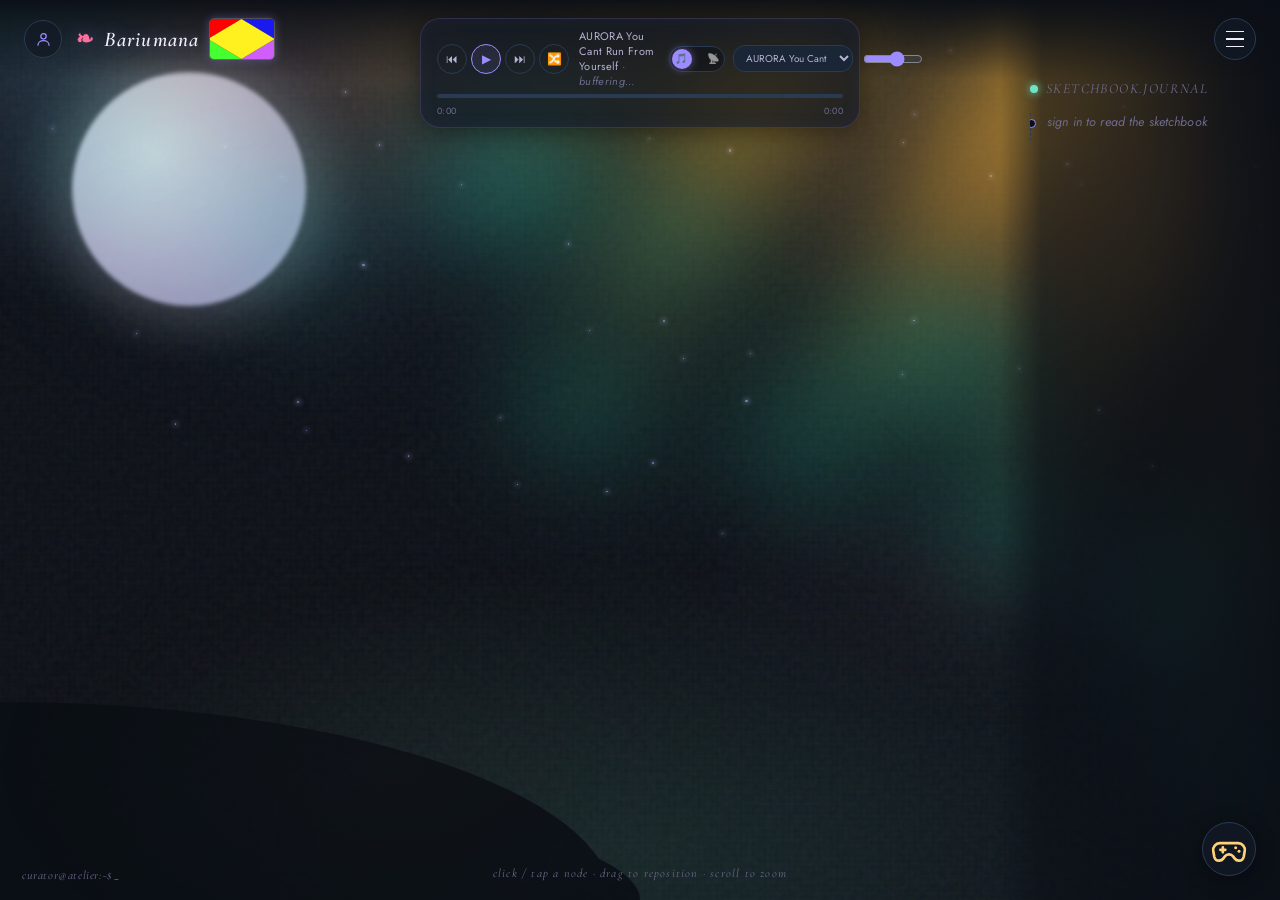
==== index.html @ a550bcd1 "0.0.27" ====
<!DOCTYPE html>
<html lang="en">
<head>
<meta charset="UTF-8">
<meta name="viewport" content="width=device-width, initial-scale=1.0">
<title>:: Jenny Barium's personal website. from Bariumana!!</title>
<meta name="description" content="An artistic portfolio and creative diary, adrift in a bioluminescent constellation.">
<link rel="icon" type="image/svg+xml" href="flag.svg">
<link rel="preconnect" href="https://fonts.googleapis.com">
<link rel="preconnect" href="https://fonts.gstatic.com" crossorigin>
<link href="https://fonts.googleapis.com/css2?family=Cormorant+Garamond:ital,wght@0,400;0,500;0,600;1,400;1,500&family=Jost:ital,wght@0,300;0,400;0,500;1,300;1,400&display=swap" rel="stylesheet" media="print" onload="this.media='all'">
<noscript><link href="https://fonts.googleapis.com/css2?family=Cormorant+Garamond:ital,wght@0,400;0,500;0,600;1,400;1,500&family=Jost:ital,wght@0,300;0,400;0,500;1,300;1,400&display=swap" rel="stylesheet"></noscript>
<link rel="stylesheet" href="style.css">
<script src="https://telegram.org/js/telegram-web-app.js" defer></script>
</head>
<body>

<!-- aurora borealis background scene: stars, hill silhouette, moon, drifting lights -->
<div class="scene" id="auroraScene" aria-hidden="true"></div>

<!-- top bar -->
<header class="topbar">
  <button id="accountToggle" class="account-topbar-btn" aria-label="Account & encrypted messages" aria-haspopup="dialog">
    <svg class="account-fab-icon" aria-hidden="true" viewBox="0 0 24 24" fill="none" xmlns="http://www.w3.org/2000/svg">
      <circle cx="12" cy="8" r="3.4" stroke="currentColor" stroke-width="1.6"/>
      <path d="M5 19.2c0-3.4 3.1-5.7 7-5.7s7 2.3 7 5.7" stroke="currentColor" stroke-width="1.6" stroke-linecap="round"/>
    </svg>
    <span id="accountDot" class="account-dot" hidden></span>
  </button>

  <div class="brand">
    <span class="brand-glyph">❧</span>
    <span class="brand-text">Bariumana</span>
    <img src="flag.svg" alt="Flag" class="brand-flag" width="66" height="42">
  </div>

  <div class="player" id="player" aria-label="Audio player">
    <div class="player-row">
      <div class="player-controls">
        <button id="prevBtn" class="player-btn" aria-label="Previous track">⏮</button>
        <button id="playBtn" class="player-btn" aria-label="Play">▶</button>
        <button id="nextBtn" class="player-btn" aria-label="Next track">⏭</button>
        <button id="shuffleBtn" class="player-btn" aria-label="Toggle shuffle">🔀</button>
      </div>
      <div class="player-title" id="trackTitle">loading…</div>
      <div class="player-extras">
        <button id="modeToggle" class="player-mode-switch" aria-label="Switch source type" role="switch" aria-checked="false">
          <span class="mode-icon mode-icon--music" aria-hidden="true">🎵</span>
          <span class="mode-knob"></span>
          <span class="mode-icon mode-icon--radio" aria-hidden="true">📡</span>
        </button>
        <select id="sourceSelect" class="player-source" aria-label="Audio source"></select>
        <button id="sourcePickerBtn" class="player-source-mobile-btn" aria-label="Choose track or station" aria-haspopup="listbox" aria-expanded="false">☰</button>
        <input id="volume" class="player-volume" type="range" min="0" max="1" step="0.01" value="0.6" aria-label="Volume">
      </div>
    </div>
    <div id="sourcePickerPopup" class="source-picker-popup" hidden role="listbox" aria-label="Choose track or station"></div>
    <div id="sourcePickerScrim" class="source-picker-scrim" hidden></div>
    <div class="player-bar" id="progressBar">
      <div class="player-bar-buffered" id="trackBuffered"></div>
      <div class="player-bar-fill" id="trackProgress"></div>
    </div>
    <div class="player-times">
      <span id="timeCurrent">0:00</span>
      <span id="timeDuration">0:00</span>
    </div>
    <audio id="audio" preload="auto"></audio>
  </div>

  <button id="menuToggle" class="menu-toggle" aria-label="Open navigation" aria-expanded="false" aria-controls="navPanel">
    <span></span><span></span><span></span>
  </button>
</header>

<!-- hidden slide-out nav -->
<nav id="navPanel" class="nav-panel" aria-hidden="true">
  <div class="nav-panel-head">
    <span>// index</span>
  </div>
  <ul id="navList" class="nav-list"></ul>
  <div class="nav-panel-foot">topics.json · live</div>
</nav>
<div id="navScrim" class="nav-scrim"></div>

<!-- graph + content -->
<main>
  <section id="graphSection" class="graph-section" aria-label="Topic network graph">
    <svg id="graph" role="img" aria-label="Interactive constellation of topics. Click a node to open it."></svg>
    <div class="graph-hint">click / tap a node · drag to reposition · scroll to zoom</div>
  </section>

  <!-- Full‑page topic container – hidden by default, shown when a hash is present -->
  <div id="fullTopicContainer" style="display:none; padding: 80px 24px 40px; max-width: 820px; margin: 0 auto; min-height: 80vh;">
    <!-- Content injected by JavaScript -->
  </div>

  <!-- content panel (modal) -->
  <section id="contentPanel" class="content-panel" aria-hidden="true">
    <div class="content-panel-inner">
      <button id="closePanel" class="close-btn" aria-label="Close">✕</button>
      <div class="content-eyebrow" id="contentCategory">category</div>
      <h1 id="contentTitle">title</h1>
      <div id="contentBody" class="content-body"></div>
    </div>
  </section>
  <div id="contentScrim" class="content-scrim"></div>
</main>

<!-- diary / journal log stream -->
<aside id="journalLog" class="journal-log" aria-label="Journal log">
  <div class="journal-log-head">
    <span class="journal-dot"></span> sketchbook.journal
  </div>
  <ul id="journalList" class="journal-list"></ul>
</aside>



<div class="oracle-wrap">
  <button id="oracleToggle" class="oracle-trigger" aria-haspopup="dialog" aria-expanded="false" aria-controls="oraclePanel">
    <span>curator@atelier:~$</span><span class="oracle-caret" aria-hidden="true">_</span>
  </button>
  <div class="oracle-hint" id="oracleHint" role="tooltip">try: help · ls · whoami …</div>
</div>

<section id="oraclePanel" class="oracle-panel" aria-hidden="true" role="dialog" aria-label="Hidden terminal">
  <div class="oracle-head">
    <span class="oracle-head-title">curator@atelier — oracle</span>
    <button id="oracleClose" class="oracle-close" aria-label="Close terminal">✕</button>
  </div>
  <div class="oracle-output" id="oracleOutput" aria-live="polite"></div>
  <div class="oracle-inputline">
    <span class="oracle-prompt">curator@atelier:~$</span>
    <input id="oracleInput" class="oracle-input" type="text" autocomplete="off" autocapitalize="off" spellcheck="false" aria-label="Terminal command input">
  </div>
</section>

<!-- account panel: login / register -->
<section id="accountPanel" class="content-panel account-panel" aria-hidden="true" role="dialog" aria-label="Account">
  <div class="content-panel-inner account-panel-inner">
    <button id="closeAccount" class="close-btn" aria-label="Close">✕</button>

    <div id="loggedOutView" class="account-view">
      <div class="account-view-head">
        <div class="content-eyebrow">// visitor access</div>
        <h2>Sign in</h2>
        <p class="game-desc">Log in to message other signed-in visitors, end-to-end encrypted — this site's server never has the keys to read them.</p>
      </div>

      <form id="loginForm" class="account-form">
        <div class="account-field">
          <label class="account-label" for="loginUsername">Username</label>
          <input id="loginUsername" class="account-input" type="text" autocomplete="username" required>
        </div>
        <div class="account-field">
          <label class="account-label" for="loginPassword">Password</label>
          <input id="loginPassword" class="account-input" type="password" autocomplete="current-password" required>
        </div>
        <button type="submit" class="game-btn account-btn-block">
          <span class="btn-label">Log in</span>
          <span class="btn-spinner" hidden></span>
        </button>
      </form>

      <p class="account-switch">No account yet? <button id="showRegister" class="account-link">Register</button></p>

      <form id="registerForm" class="account-form" hidden>
        <div class="account-field">
          <label class="account-label" for="registerUsername">Choose a username</label>
          <input id="registerUsername" class="account-input" type="text" autocomplete="username" pattern="[a-z0-9_]{3,24}" required placeholder="lowercase, digits, underscore">
        </div>
        <div class="account-field">
          <label class="account-label" for="registerPassword">Choose a password</label>
          <input id="registerPassword" class="account-input" type="password" autocomplete="new-password" minlength="8" required placeholder="8+ characters">
        </div>
        <button type="submit" class="game-btn account-btn-block">
          <span class="btn-label">Create account</span>
          <span class="btn-spinner" hidden></span>
        </button>
      </form>
      <p class="account-switch" id="showLoginWrap" hidden>Already registered? <button id="showLogin" class="account-link">Log in</button></p>

      <p id="accountError" class="account-alert" hidden></p>
    </div>

    <div id="loggedInView" class="account-view" hidden>
      <div class="account-view-head account-view-head--row">
        <div>
          <div class="content-eyebrow">// signed in as <span id="whoami"></span></div>
          <h2>Messages</h2>
        </div>
        <button id="logoutBtn" class="account-link account-logout">Log out</button>
      </div>

      <div class="chat-compose">
        <div class="account-field">
          <label class="account-label" for="chatTo">To</label>
          <div class="chat-to-wrap">
            <input id="chatTo" class="account-input" type="text" placeholder="their username" autocomplete="off" list="knownUsersList">
            <span id="chatToStatus" class="chat-to-status" aria-live="polite"></span>
          </div>
          <datalist id="knownUsersList"></datalist>
        </div>
        <div class="account-field">
          <label class="account-label" for="chatText">Message</label>
          <textarea id="chatText" class="account-input chat-textarea" rows="3" placeholder="Encrypted before it leaves your browser…"></textarea>
        </div>
        <button id="chatSendBtn" class="game-btn account-btn-block">
          <span class="btn-label">Send, encrypted</span>
          <span class="btn-spinner" hidden></span>
        </button>
        <p id="chatError" class="account-alert" hidden></p>
      </div>

      <div class="chat-log-wrap">
        <div class="content-eyebrow chat-log-head">
          <span>// inbox</span>
          <span id="chatLogEmpty" class="chat-log-empty-tag" hidden>nothing yet</span>
        </div>
        <ul id="chatLog" class="chat-log"></ul>
      </div>
    </div>
  </div>
</section>
<div id="accountScrim" class="content-scrim"></div>

<!-- constellation draw: game launcher -->
<button id="gameToggle" class="game-fab" aria-label="Play the constellation game" aria-haspopup="dialog">
  <svg class="game-fab-icon" aria-hidden="true" viewBox="0 0 24 24" fill="none" xmlns="http://www.w3.org/2000/svg">
    <path d="M6.5 8.5h11a4 4 0 0 1 3.94 4.66l-.6 3.5A3 3 0 0 1 17.88 19a3 3 0 0 1-2.4-1.2l-1.02-1.36a3 3 0 0 0-2.4-1.2h-.12a3 3 0 0 0-2.4 1.2L8.52 17.8A3 3 0 0 1 6.12 19a3 3 0 0 1-2.96-2.34l-.6-3.5A4 4 0 0 1 6.5 8.5Z" stroke="currentColor" stroke-width="1.6" stroke-linejoin="round"/>
    <path d="M8.3 11v3M6.8 12.5h3" stroke="currentColor" stroke-width="1.6" stroke-linecap="round"/>
    <circle cx="16" cy="11.3" r="0.9" fill="currentColor"/>
    <circle cx="18" cy="13.3" r="0.9" fill="currentColor"/>
  </svg>
</button>

<!-- game modal: start / game-over screens -->
<section id="gameModal" class="content-panel game-modal" aria-hidden="true" role="dialog" aria-label="Constellation Draw">
  <div class="content-panel-inner">
    <button id="closeGame" class="close-btn" aria-label="Close game">✕</button>

    <div id="gameStartScreen" class="game-screen">
      <div class="content-eyebrow">// constellation draw</div>
      <h2>Trace the Pattern</h2>
      <p class="game-desc">The constellation will light up in sequence. Redraw it by dragging a line from node to node, in order, on the graph behind this window — each segment you draw takes on its own color. Each round adds one more star and quickens the pace — one wrong node under your cursor, or a hesitation, ends the round.</p>
      <div class="game-highscore">Best score: <span id="gameHighScore">0</span></div>
      <button id="startGameBtn" class="game-btn">Begin</button>
      <p id="gameWarning" class="game-warning hint" hidden>Not enough visible topics to play yet — at least 4 are needed.</p>
    </div>

    <div id="gameOverScreen" class="game-screen" hidden>
      <div class="content-eyebrow">// pattern lost</div>
      <h2>The Thread Broke</h2>
      <p class="game-desc">You reached level <strong id="finalLevel">1</strong> with a score of <strong id="finalScore">0</strong>.</p>
      <div class="game-highscore" id="gameNewBest" hidden>✦ New personal best! ✦</div>
      <button id="retryGameBtn" class="game-btn">Play again</button>
    </div>
  </div>
</section>
<div id="gameScrim" class="content-scrim"></div>

<!-- game HUD, shown over the graph while a round is active -->
<div id="gameHud" class="game-hud" hidden aria-live="polite">
  <div class="game-hud-row">
    <span class="game-hud-item">Level <b id="gameLevel">1</b></span>
    <span class="game-hud-item">Score <b id="gameScore">0</b></span>
  </div>
  <div class="game-hud-status" id="gameStatus">Watch closely…</div>
</div>

<script src="auth-chat.js" defer></script>
<script src="account-ui.js" defer></script>
<script src="script.js" defer></script>
</body>
</html>
---- style.css ----
/* =========================================================
BARIUMANA — dreamscape index
Tokens — glacial / bioluminescent / volcanic-night palette
bg-0    #0b0f16   deep glacial night (near-black indigo)
bg-1    #121a26   frozen basalt panel
bg-2    #1a2536   raised surface / lagoon
line    #2a3a52   faint ice-vein line
iris    #9d8cff   primary accent — violet iris / bioluminescence
coral   #ff8fb1   secondary accent — volcanic coral bloom
kelp    #6fe3c4   tertiary accent — kelp / arctic teal
amber   #ffd27a   category: science — geyser amber
bloom   #ff6f9c   category: creative — deep coral bloom
ink-0   #f2eefc   moon-milk (primary text)
ink-1   #b7b3d6   dusk lilac (secondary text)
ink-2   #6f6c8c   drifting fog (muted text)
font display: 'Cormorant Garamond', Georgia, serif — soft, elongated, painterly
font body:    'Jost', 'Nunito Sans', sans-serif — airy, rounded, whispering
========================================================= */
:root {
  --bg-0: #0b0f16;
  --bg-1: #121a26;
  --bg-2: #1a2536;
  --line: #2a3a52;
  --ochre: #9d8cff;
  --rose: #ff8fb1;
  --sage: #6fe3c4;
  --gold: #ffd27a;
  --terra: #ff6f9c;
  --ink-0: #f2eefc;
  --ink-1: #b7b3d6;
  --ink-2: #6f6b8f;
  --disp: 'Cormorant Garamond', 'Playfair Display', Georgia, serif;
  --body: 'Jost', 'Nunito Sans', -apple-system, sans-serif;
}

* { box-sizing: border-box; }
html { color-scheme: dark; }
body {
  margin: 0;
  min-height: 100vh;
  background: var(--bg-0);
  color: var(--ink-0);
  font-family: var(--body);
  overflow-x: hidden;
  position: relative;
  background-image:
    radial-gradient(ellipse 60% 45% at 15% 8%, rgba(157,140,255,0.16), transparent 60%),
    radial-gradient(ellipse 55% 40% at 88% 18%, rgba(255,143,177,0.12), transparent 60%),
    radial-gradient(ellipse 70% 50% at 50% 95%, rgba(111,227,196,0.10), transparent 65%),
    url("data:image/svg+xml,%3Csvg viewBox='0 0 200 200' xmlns='http://www.w3.org/2000/svg'%3E%3Cfilter id='noiseFilter'%3E%3CfeTurbulence type='fractalNoise' baseFrequency='0.65' numOctaves='3' stitchTiles='stitch'/%3E%3C/filter%3E%3Crect width='100%25' height='100%25' filter='url(%23noiseFilter)' opacity='0.05'/%3E%3C/svg%3E");
  background-attachment: fixed;
  animation: aurora-drift 40s ease-in-out infinite alternate;
}

/* Dreamy textile texture — layered behind all content, like light
   passing through woven, embroidered cloth. Kept as separate fixed
   pseudo-elements so it never interferes with layout or interaction. */
body::before {
  content: "";
  position: fixed;
  inset: 0;
  z-index: 0;
  pointer-events: none;
  opacity: 0.5;
  mix-blend-mode: soft-light;
  background-image:
    /* woven linen threads */
    repeating-linear-gradient(90deg, rgba(242,238,252,0.05) 0px, rgba(242,238,252,0.05) 1px, transparent 1px, transparent 5px),
    repeating-linear-gradient(0deg, rgba(242,238,252,0.04) 0px, rgba(242,238,252,0.04) 1px, transparent 1px, transparent 5px),
    /* embroidered thread-like organic curves */
    url("data:image/svg+xml,%3Csvg xmlns='http://www.w3.org/2000/svg' viewBox='0 0 400 400'%3E%3Cg fill='none' stroke='%239d8cff' stroke-width='0.6' opacity='0.35'%3E%3Cpath d='M-20 60 Q100 10 220 70 T460 50'/%3E%3Cpath d='M-30 180 Q90 130 210 190 T450 170'/%3E%3Cpath d='M-10 300 Q130 250 250 310 T470 290'/%3E%3C/g%3E%3Cg fill='none' stroke='%23ff8fb1' stroke-width='0.5' opacity='0.3'%3E%3Cpath d='M-20 120 Q110 260 230 130 T440 220'/%3E%3Cpath d='M0 340 Q140 220 260 350 T480 260'/%3E%3C/g%3E%3C/svg%3E");
  background-size: 6px 6px, 6px 6px, 480px 480px;
  background-position: 0 0, 0 0, center;
}

/* soft painterly veils — like dye bleeding through fabric */
body::after {
  content: "";
  position: fixed;
  inset: 0;
  z-index: 0;
  pointer-events: none;
  opacity: 0.55;
  background-image:
    radial-gradient(ellipse 40% 30% at 25% 30%, rgba(157,140,255,0.07), transparent 70%),
    radial-gradient(ellipse 35% 25% at 75% 65%, rgba(255,111,156,0.06), transparent 70%),
    radial-gradient(ellipse 45% 35% at 60% 15%, rgba(111,227,196,0.05), transparent 70%),
    radial-gradient(ellipse 50% 40% at 30% 85%, rgba(255,210,122,0.04), transparent 70%);
  background-attachment: fixed;
  animation: veil-drift 70s ease-in-out infinite alternate;
}

@keyframes aurora-drift {
  0%   { background-position: 0% 0%, 100% 0%, 50% 100%, 0 0; }
  100% { background-position: 4% 3%, 96% 4%, 54% 96%, 0 0; }
}

@keyframes veil-drift {
  0%   { transform: translate(0%, 0%) scale(1); }
  100% { transform: translate(-2%, 2%) scale(1.04); }
}

/* ---------------------------------------------------------
Aurora Borealis Scene — stars, hill silhouette, moon, drifting
northern lights. Fixed full-viewport, sits behind all content.
--------------------------------------------------------- */
.scene {
  position: fixed;
  inset: 0;
  z-index: 0;
  overflow: hidden;
  pointer-events: none;
}

.scene .star {
  --hue: 250;
  border-radius: 50%;
  background: hsl(var(--hue), 90%, 85%);
  box-shadow: 0 0 5px 1px hsl(var(--hue), 100%, 85%);
  height: calc(var(--size, 2) * 1px);
  width: calc(var(--size, 2) * 1px);
  position: absolute;
  left: calc(var(--x, 0) * 1%);
  top: calc(var(--y, 0) * 1%);
  opacity: 0.6;
  animation: aurora-flicker calc(var(--duration, 2) * 1s) calc(var(--delay, 4) * 1s) infinite steps(1);
}

.scene .hill {
  background: var(--bg-0);
  position: absolute;
  bottom: 0;
  left: 0;
  height: 22vmin;
  width: 68vmin;
  border-radius: 0 100% 0 0;
  opacity: 0.9;
}
.scene .hill::after {
  content: "";
  position: absolute;
  height: 13vmin;
  width: 50vmax;
  background: var(--bg-0);
  left: 0;
  bottom: 0;
  border-radius: 0 100% 0 0;
}

.scene .moon {
  height: 26vmin;
  width: 26vmin;
  position: absolute;
  left: 8vmin;
  top: 8vmin;
  background: radial-gradient(circle at 35% 35%, #f2eefc, #b7b3d6 70%);
  border-radius: 50%;
  box-shadow: 0 0 60px 12px rgba(242,238,252,0.28);
  filter: blur(2px);
  opacity: 0.85;
}

.scene .lights {
  width: 200vmax;
  height: 100vmax;
  position: absolute;
  left: 50%;
  top: 0;
  transform: translate(-20%, -55%) rotate(30deg);
  display: flex;
  filter: blur(60px);
}

.scene .light {
  flex: 1;
  --color-one: hsla(var(--hue-1), 100%, 60%, var(--alpha-1));
  --color-two: hsla(var(--hue-2), 100%, 60%, var(--alpha-2));
  --color-three: hsla(var(--hue-3), 100%, 60%, var(--alpha-3));
  --up: calc(var(--y, 10) * 2vmax);
  --left: calc(var(--x, 2) * 2vmax);
  background-image: linear-gradient(0deg,
    transparent,
    var(--color-one) 10%,
    transparent,
    var(--color-two) 40%,
    transparent,
    var(--color-three) 60%);
  background-size: 100% 40vmax;
  background-position: center bottom;
  background-repeat: no-repeat;
  transform: translate(var(--left), var(--up)) scale(1);
  animation: aurora-shift calc(var(--duration, 8) * 1s) calc(var(--delay, 0) * -1s) infinite ease;
}

@keyframes aurora-shift {
  50% { transform: translate(0, 0) scale(1); }
}

@keyframes aurora-flicker {
  0%, 50%, 100% { transform: scale(1); }
  25% { transform: scale(0); }
}

/* ---------------------------------------------------------
Meteors — colorful, random-angle streaks that occasionally
cross the scene. Each one gets its own hue, angle, length,
speed and starting position via inline custom properties set
in JS (see spawnMeteor in script.js). */
.scene .meteor {
  position: absolute;
  top: calc(var(--my, 0) * 1%);
  left: calc(var(--mx, 0) * 1%);
  width: calc(var(--mlen, 140) * 1px);
  height: 2px;
  border-radius: 999px;
  background: linear-gradient(90deg,
    hsla(var(--mhue, 250), 95%, 75%, 0) 0%,
    hsla(var(--mhue, 250), 95%, 75%, 0.85) 55%,
    hsl(var(--mhue, 250), 100%, 88%) 100%);
  box-shadow: 0 0 6px 1px hsla(var(--mhue, 250), 100%, 75%, 0.55);
  transform: rotate(calc(var(--mangle, 35) * 1deg)) scaleX(0);
  transform-origin: right center;
  opacity: 0;
  animation: meteor-streak calc(var(--mduration, 1.4) * 1s) linear 1;
  will-change: transform, opacity;
}

.scene .meteor::after {
  content: "";
  position: absolute;
  right: 0;
  top: 50%;
  width: 4px;
  height: 4px;
  transform: translateY(-50%);
  border-radius: 50%;
  background: hsl(var(--mhue, 250), 100%, 90%);
  box-shadow: 0 0 8px 2px hsla(var(--mhue, 250), 100%, 80%, 0.9);
}

@keyframes meteor-streak {
  0%   { opacity: 0; transform: rotate(calc(var(--mangle, 35) * 1deg)) scaleX(0) translateX(0); }
  6%   { opacity: 1; }
  40%  { opacity: 1; transform: rotate(calc(var(--mangle, 35) * 1deg)) scaleX(1) translateX(calc(var(--mtravel, 60) * 1px)); }
  60%  { opacity: 0; transform: rotate(calc(var(--mangle, 35) * 1deg)) scaleX(1) translateX(calc((var(--mtravel, 60) + 50) * 1px)); }
  100% { opacity: 0; transform: rotate(calc(var(--mangle, 35) * 1deg)) scaleX(1) translateX(calc((var(--mtravel, 60) + 50) * 1px)); }
}

@media (prefers-reduced-motion: reduce) {
  .scene .meteor { display: none; }
}

@media (max-width: 768px) {
  .scene .moon { height: 20vmin; width: 20vmin; }
  .scene .lights { filter: blur(40px); }
  .scene .meteor { width: calc(var(--mlen, 140) * 0.7px); }
}

/* keep real content above the texture layers */
.topbar, .nav-panel, .nav-scrim, main, .journal-log,
.oracle-wrap, .oracle-panel, .game-fab, .game-modal,
.content-scrim, .game-hud { position: relative; z-index: 1; }

::selection { background: var(--rose); color: var(--bg-0); }
a { color: var(--ochre); text-decoration: none; border-bottom: 1px dotted var(--ochre); transition: color 0.2s; }
a:hover { color: var(--gold); border-bottom: 1px solid var(--gold); }
button { font-family: inherit; cursor: pointer; }
:focus-visible {
  outline: 2px solid var(--ochre);
  outline-offset: 2px;
}

@media (prefers-reduced-motion: reduce){
  *, *::before, *::after {
    animation-duration: 0.01ms !important;
    animation-iteration-count: 1 !important;
    transition-duration: 0.01ms !important;
    scroll-behavior: auto !important;
  }
}

/* Remove tech scanlines and vignette */
.scanlines, .vignette { display: none; }

/* Elegant Topbar */
.topbar {
  position: fixed; top: 0; left: 0; right: 0; z-index: 200;
  display: flex; align-items: center;
  padding: 18px 24px;
  background: linear-gradient(to bottom, rgba(11,15,22,0.95), rgba(11,15,22,0));
  pointer-events: none;
}
.topbar > * { pointer-events: auto; }

/* brand fixed on the left, player truly centered in the viewport
   (absolute + translate so it's independent of brand/menu widths),
   menu toggle pinned to the right */
.brand { flex: 0 0 auto; }
.account-topbar-btn { flex: 0 0 auto; }
.player {
  position: absolute;
  left: 50%;
  top: 18px;
  transform: translateX(-50%);
}
.menu-toggle { flex: 0 0 auto; margin-left: auto; }

.menu-toggle {
  width: 42px; height: 42px;
  display: flex; flex-direction: column; align-items: center; justify-content: center; gap: 6px;
  background: rgba(18,26,38,0.75);
  border: 1px solid var(--line);
  border-radius: 50%; /* Circular, like a wax seal or button */
  transition: all 0.3s ease;
}
.menu-toggle:hover { background: var(--bg-2); border-color: var(--ochre); }
.menu-toggle span {
  width: 18px; height: 1.5px; background: var(--ink-0);
  transition: transform .3s ease, opacity .3s ease;
}
.menu-toggle[aria-expanded="true"] span:nth-child(1){ transform:translateY(7.5px) rotate(45deg); }
.menu-toggle[aria-expanded="true"] span:nth-child(2){ opacity:0; }
.menu-toggle[aria-expanded="true"] span:nth-child(3){ transform:translateY(-7.5px) rotate(-45deg); }

.brand {
  display: flex; align-items: center; gap: 9px;
  font-family: var(--disp); font-weight: 600;
  letter-spacing: .06em; font-size: 21px;
  color: var(--ink-0);
  margin-right: auto;
  font-style: italic;
  text-shadow: 0 0 18px rgba(157,140,255,0.35);
}
.brand-glyph {
  color: var(--terra); font-style: normal;
  animation: glyph-breathe 5s ease-in-out infinite;
}
@keyframes glyph-breathe {
  0%, 100% { opacity: .75; filter: drop-shadow(0 0 3px rgba(255,111,156,0.3)); }
  50% { opacity: 1; filter: drop-shadow(0 0 9px rgba(255,111,156,0.65)); }
}
.brand-cursor { display: none; }
.brand-flag {
  width: 66px; height: 42px;
  object-fit: cover;
  border: 1px solid rgba(242,238,252,0.25);
  border-radius: 5px;
  flex-shrink: 0;
  box-shadow: 0 0 10px rgba(157,140,255,0.35);
}

/* Account/login icon — sits in the topbar, left of the brand mark on
   desktop. Kept as a topbar sibling (not nested inside .brand) so it
   stays visible even when .brand itself is hidden on small screens. */
.account-topbar-btn {
  position: relative;
  width: 38px;
  height: 38px;
  border-radius: 50%;
  background: rgba(18,26,38,0.78);
  border: 1px solid var(--line);
  color: var(--ochre);
  display: flex;
  align-items: center;
  justify-content: center;
  margin-right: 14px;
  backdrop-filter: blur(8px);
  transition: transform .25s ease, border-color .25s ease, background .25s ease;
}
.account-topbar-btn:hover {
  border-color: var(--ochre);
  background: var(--bg-2);
  transform: translateY(-1px) scale(1.05);
}
.account-topbar-btn .account-fab-icon { width: 19px; height: 19px; }
.account-topbar-btn .account-dot {
  position: absolute;
  top: 4px; right: 4px;
  width: 9px; height: 9px;
  border-radius: 50%;
  background: var(--terra, #ff6f6f);
  box-shadow: 0 0 6px 1px rgba(255,111,111,0.7);
}

/* Audio Player - Museum Guide / Hi-Fi aesthetic */
/* -------------------- player -------------------- */
.player {
  display: flex;
  flex-direction: column;
  gap: 6px;
  background: rgba(18, 26, 38, 0.72);
  border: 1px solid rgba(157,140,255,0.18);
  border-radius: 20px;
  padding: 10px 16px;
  backdrop-filter: blur(14px) saturate(140%);
  max-width: min(65vw, 440px);
  box-shadow: 0 4px 26px rgba(0, 0, 0, 0.45), inset 0 0 20px rgba(157,140,255,0.05);
}

.player-row {
  display: flex;
  align-items: center;
  gap: 10px;
}

.player-controls {
  display: flex;
  align-items: center;
  gap: 4px;
  flex-shrink: 0;
}

.player-btn {
  width: 30px;
  height: 30px;
  flex: none;
  border-radius: 50%;
  border: 1px solid var(--line);
  background: transparent;
  color: var(--ink-1);
  font-size: 12px;
  display: flex;
  align-items: center;
  justify-content: center;
  transition: all 0.2s;
  padding: 0;
}

.player-btn:hover {
  background: rgba(157, 140, 255, 0.12);
  border-color: var(--ochre);
  color: var(--ochre);
}

.player-btn:disabled {
  opacity: 0.3;
  cursor: not-allowed;
}

#playBtn {
  border-color: var(--ochre);
  color: var(--ochre);
  background: rgba(157, 140, 255, 0.10);
}
#playBtn:hover { background: rgba(157, 140, 255, 0.20); }

#shuffleBtn.is-active {
  color: var(--terra);
  border-color: var(--terra);
}

.player-title {
  min-width: 80px;
  flex: 1 1 0%;
  font-size: 11px;
  letter-spacing: 0.03em;
  color: var(--ink-1);
  white-space: normal;
  overflow-wrap: normal;
  word-break: normal;
  font-family: var(--body);
  line-height: 1.35;
}

.player-title.is-buffering::after {
  content: " · buffering…";
  color: var(--ink-2);
  font-style: italic;
}

.player-bar {
  height: 4px;
  background: var(--line);
  border-radius: 2px;
  overflow: hidden;
  cursor: pointer;
  position: relative;
  width: 100%;
}

.player-bar-buffered {
  height: 100%;
  width: 0%;
  background: rgba(242, 238, 252, 0.15);
  position: absolute;
  left: 0;
  top: 0;
  pointer-events: none;
  z-index: 1;
}

.player-bar-fill {
  height: 100%;
  width: 0%;
  background: var(--ochre);
  box-shadow: 0 0 4px var(--ochre);
  pointer-events: none;
  position: absolute;
  left: 0;
  top: 0;
  z-index: 2;
}

.player-times {
  display: flex;
  justify-content: space-between;
  font-size: 9px;
  color: var(--ink-2);
  letter-spacing: 0.03em;
  font-family: var(--body);
}

/* Radio mode: no meaningful elapsed time, so hide the 0:00 readout and
   the (non-functional) progress bar, and highlight the LIVE indicator. */
.player.is-radio-mode .player-bar,
.player.is-radio-mode #timeCurrent {
  display: none;
}
.player.is-radio-mode .player-times {
  justify-content: flex-end;
}
.player.is-radio-mode #timeDuration {
  color: var(--terra);
  font-weight: 700;
}

.player-extras {
  display: flex;
  align-items: center;
  gap: 8px;
  flex-shrink: 0;
}

.player-mode-switch {
  position: relative;
  width: 56px;
  height: 26px;
  flex: none;
  border-radius: 14px;
  border: 1px solid var(--line);
  background: rgba(11,15,22,0.5);
  display: flex;
  align-items: center;
  justify-content: space-between;
  padding: 0 5px;
  transition: border-color 0.25s ease, background 0.25s ease;
}

.player-mode-switch:hover { border-color: var(--ochre); }

.player-mode-switch .mode-icon {
  font-size: 10px;
  line-height: 1;
  position: relative;
  z-index: 1;
  filter: grayscale(1) brightness(1.6);
  opacity: 0.55;
  transition: opacity 0.25s ease, filter 0.25s ease;
}

.player-mode-switch .mode-icon--music { opacity: 0.95; filter: none; }

.player-mode-switch.is-radio .mode-icon--music { opacity: 0.55; filter: grayscale(1) brightness(1.6); }
.player-mode-switch.is-radio .mode-icon--radio { opacity: 0.95; filter: none; }

.player-mode-switch .mode-knob {
  position: absolute;
  top: 2px;
  left: 2px;
  width: 20px;
  height: 20px;
  border-radius: 50%;
  background: var(--ochre);
  box-shadow: 0 0 8px rgba(157,140,255,0.55);
  transition: transform 0.28s cubic-bezier(.4,1.4,.6,1), background 0.25s ease, box-shadow 0.25s ease;
}

.player-mode-switch.is-radio .mode-knob {
  transform: translateX(30px);
  background: var(--rose);
  box-shadow: 0 0 8px rgba(255,143,177,0.55);
}

.player-source {
  background: var(--bg-2);
  color: var(--ink-1);
  border: 1px solid var(--line);
  border-radius: 12px;
  font-size: 10px;
  padding: 4px 8px;
  max-width: 120px;
  font-family: var(--body);
  cursor: pointer;
}

.player-volume {
  width: 60px;
  accent-color: var(--ochre);
  cursor: pointer;
}

/* Mobile source picker — hidden on desktop, where the native <select>
   dropdown already works fine. */
.player-source-mobile-btn {
  display: none;
  width: 26px;
  height: 26px;
  flex: none;
  border-radius: 50%;
  border: 1px solid var(--line);
  background: transparent;
  color: var(--ink-1);
  font-size: 12px;
  align-items: center;
  justify-content: center;
  padding: 0;
  transition: all 0.2s;
}
.player-source-mobile-btn:hover,
.player-source-mobile-btn:active {
  background: rgba(157, 140, 255, 0.12);
  border-color: var(--ochre);
  color: var(--ochre);
}

.source-picker-scrim {
  position: fixed;
  inset: 0;
  z-index: 500;
  background: rgba(6,8,14,0.65);
  backdrop-filter: blur(4px);
}
.source-picker-scrim[hidden] { display: none; }

.source-picker-popup {
  position: fixed;
  left: 50%;
  bottom: 0;
  transform: translateX(-50%);
  z-index: 501;
  width: min(420px, 100vw);
  max-height: 60vh;
  overflow-y: auto;
  background: var(--bg-1);
  border: 1px solid var(--line);
  border-bottom: none;
  border-radius: 16px 16px 0 0;
  box-shadow: 0 -10px 40px rgba(0,0,0,0.5);
  padding: 10px 0 max(10px, env(safe-area-inset-bottom));
}
.source-picker-popup[hidden] { display: none; }

.source-picker-item {
  display: block;
  width: 100%;
  text-align: left;
  background: none;
  border: none;
  border-bottom: 1px solid var(--line);
  color: var(--ink-1);
  font-family: var(--body);
  font-size: 14px;
  padding: 13px 20px;
}
.source-picker-item:last-child { border-bottom: none; }
.source-picker-item:hover,
.source-picker-item:active {
  background: rgba(157, 140, 255, 0.1);
  color: var(--ink-0);
}
.source-picker-item[aria-selected="true"] {
  color: var(--ochre);
  font-weight: 600;
}

/* Mobile: dedicated compact media bar, replaces the topbar entirely on small screens */
@media (max-width: 768px) {
  .topbar {
    padding: 0;
    background: rgba(11, 15, 22, 0.97);
    backdrop-filter: blur(10px);
    border-bottom: 1px solid var(--line);
  }

  .brand { display: none; }

  .account-topbar-btn {
    position: absolute;
    top: 10px;
    left: 10px;
    z-index: 2;
    width: 34px;
    height: 34px;
    margin-right: 0;
  }
  .account-topbar-btn .account-fab-icon { width: 17px; height: 17px; }

  .menu-toggle {
    position: absolute;
    top: 10px;
    right: 10px;
    z-index: 2;
    width: 36px;
    height: 36px;
  }

  .player {
    position: static;
    transform: none;
    width: 100%;
    max-width: 100%;
    border-radius: 0;
    border: none;
    box-shadow: none;
    padding: 10px 56px 10px 56px;
  }

  .player-row {
    flex-wrap: wrap;
  }

  .player-title {
    flex-basis: 100%;
    order: 3;
    white-space: normal;
  }

  .player-source {
    display: none; /* native dropdown is unusable on phones — replaced by the popup button */
  }

  .player-source-mobile-btn {
    display: flex; /* opens the mobile track/station picker popup */
  }

  .player-volume {
    display: none; /* system volume is used on mobile; keeps the bar uncluttered */
  }
}

@media (max-width: 420px) {
  .player-btn {
    width: 28px;
    height: 28px;
    font-size: 10px;
  }

  .player-mode-switch {
    width: 48px;
    height: 24px;
  }
  .player-mode-switch .mode-knob { width: 18px; height: 18px; }
  .player-mode-switch.is-radio .mode-knob { transform: translateX(24px); }

  .player-title {
    font-size: 10px;
  }

  .player-times {
    font-size: 8px;
  }
}

/* Nav Panel - Sketchbook / Ledger
   Opens from the right. Kept deliberately cheap to render:
   no backdrop-filter, no animated box-shadow, GPU-friendly
   transform-only transition, will-change hints while open. */
.nav-panel {
  position: fixed; top: 0; right: 0; bottom: 0; z-index: 300;
  width: min(80vw, 320px);
  background: var(--bg-1);
  border-left: 1px solid var(--line);
  transform: translateX(100%);
  transition: transform .28s ease-out;
  display: flex; flex-direction: column;
  padding: 80px 0 20px;
  contain: layout paint style;
}
.nav-panel.open { transform: translateX(0); will-change: transform; }
.nav-panel-head {
  padding: 0 24px 16px; font-family: var(--disp); font-size: 14px; letter-spacing: .1em;
  color: var(--ink-2); text-transform: uppercase;
  border-bottom: 1px solid var(--line); margin-bottom: 12px;
  font-style: italic;
}
.nav-list { list-style: none; margin: 0; padding: 0; overflow-y: auto; }
.nav-list li { border-bottom: 1px solid rgba(42,58,82,0.4); }
.nav-list button {
  width: 100%; text-align: left; background: none; border: none;
  color: var(--ink-0); font-family: var(--disp); font-size: 16px;
  letter-spacing: .02em; padding: 16px 24px; display: flex; align-items: center; gap: 12px;
  transition: background .15s, color .15s;
}
.nav-list button::before {
  content: "❧"; color: var(--ink-2); font-size: 14px;
}
.nav-list button:hover, .nav-list button:focus-visible {
  background: rgba(157,140,255,0.10); color: var(--ochre);
}
.nav-list button:hover::before { color: var(--terra); }
.nav-panel-foot {
  padding: 16px 24px 0; font-size: 11px; color: var(--ink-2); letter-spacing: .1em;
  font-family: var(--body);
}
.nav-scrim {
  position: fixed; inset: 0; z-index: 290; background: rgba(0,0,0,0.45);
  opacity: 0; pointer-events: none; transition: opacity .2s;
  /* no backdrop-filter: blurring the whole viewport every frame is
     the main cause of jank on phones during the slide-in */
}
.nav-scrim.show { opacity: 1; pointer-events: auto; }

/* Graph Section - Constellation / Mobile */
.graph-section {
  position: relative;
  width: 100vw; height: 100vh;
}
#graph { width: 100%; height: 100%; display: block; }
.graph-hint {
  position: fixed; bottom: 20px; left: 50%; transform: translateX(-50%);
  font-family: var(--disp); font-size: 12px; letter-spacing: .1em; color: var(--ink-2);
  text-transform: none; z-index: 60; pointer-events: none;
  text-align: center; font-style: italic;
}
@media (max-width:640px){ .graph-hint{ display:none; } }
.node-label {
  font-family: var(--disp); font-size: 12px; fill: var(--ink-1);
  pointer-events: none; letter-spacing: .03em;
  text-transform: none;
  font-style: italic;
}
.node circle {
  cursor: pointer;
  transition: all 0.35s ease;
  animation: node-pulse 6s ease-in-out infinite;
}
.node:nth-of-type(2n) circle { animation-delay: -2s; }
.node:nth-of-type(3n) circle { animation-delay: -4s; }
@keyframes node-pulse {
  0%, 100% { filter: drop-shadow(0 0 4px currentColor) drop-shadow(0 4px 6px rgba(0,0,0,0.4)); }
  50% { filter: drop-shadow(0 0 11px currentColor) drop-shadow(0 4px 6px rgba(0,0,0,0.4)); }
}
.node:hover .node-label { fill: var(--ink-0); font-weight: 600; }

/* Constellation Draw — colorful trail left behind as the player drags
   a line from node to node. Segments fade out slowly after a round. */
.game-trail-segment,
.game-trail-live {
  stroke-width: 2.5px;
  stroke-linecap: round;
  pointer-events: none;
}
.game-trail-live { stroke-dasharray: 1 0; }

/* Content Panel - Gallery Placard / Art Book */
.content-scrim {
  position: fixed; inset: 0; z-index: 400; background: rgba(6,8,14,0.65);
  backdrop-filter: blur(4px);
  opacity: 0; pointer-events: none; transition: opacity .3s;
}
.content-scrim.show { opacity: 1; pointer-events: auto; }
.content-panel {
  position: fixed; z-index: 410;
  top: 8vh; left: 50%; transform: translate(-50%, 20px);
  width: min(720px, 92vw); max-height: 84vh;
  background: var(--bg-1);
  border: 1px solid var(--line);
  box-shadow: 0 20px 60px rgba(0,0,0,0.5), 0 0 0 1px rgba(157,140,255,0.14);
  opacity: 0; pointer-events: none;
  transition: opacity .3s ease, transform .3s ease;
  overflow: hidden;
  border-radius: 4px;
}
.content-panel.show { opacity: 1; pointer-events: auto; transform: translate(-50%, 0); }
.content-panel-inner {
  padding: 50px 40px 40px;
  max-height: 84vh; overflow-y: auto;
}
.close-btn {
  position: absolute; top: 16px; right: 16px;
  width: 32px; height: 32px; border-radius: 50%;
  background: var(--bg-2); border: 1px solid var(--line); color: var(--ink-1);
  font-family: var(--disp); font-size: 16px;
}
.close-btn:hover { color: var(--terra); border-color: var(--terra); }
.content-eyebrow {
  font-family: var(--body);
  font-size: 11px; letter-spacing: .2em; text-transform: uppercase;
  color: var(--ochre); margin-bottom: 12px;
}
#contentTitle {
  font-family: var(--disp); font-weight: 700; font-size: clamp(26px,4vw,38px);
  margin: 0 0 24px; letter-spacing: .01em;
  border-bottom: 1px solid var(--line); padding-bottom: 20px;
  color: var(--ink-0);
}
.content-body { color: var(--ink-1); line-height: 1.8; font-size: 16px; }
.content-body p { margin: 0 0 18px; }
.content-body ul { margin: 0 0 18px; padding-left: 24px; }
.content-body li { margin-bottom: 8px; }
.content-body code {
  background: var(--bg-2); color: var(--ochre); padding: 2px 6px; border-radius: 3px; font-size: 0.9em;
  font-family: monospace;
}
.content-body .hint { color: var(--ink-2); font-size: 13px; font-style: italic; }

/* Media blocks — images/audio/video inserted via mediaTag() */
.content-body .media-figure {
  margin: 0 0 22px; padding: 0;
}
.content-body .media-figure img,
.content-body .media-figure video {
  display: block; width: 100%; height: auto;
  border-radius: 6px; border: 1px solid var(--line);
}
.content-body .media-figure audio {
  display: block; width: 100%;
}
.content-body .media-figure figcaption {
  margin-top: 8px; font-size: 13px; color: var(--ink-2); font-style: italic;
}

/* Journal - Sketchbook Ledger */
.journal-log {
  position: fixed; right: 0; top: 0; bottom: 0; z-index: 100;
  width: 280px;
  background: linear-gradient(to left, rgba(11,15,22,0.95), rgba(11,15,22,0.6) 85%, transparent);
  padding: 80px 20px 20px 30px;
  display: flex; flex-direction: column;
  pointer-events: none;
}
.journal-log-head {
  font-family: var(--disp); font-size: 14px; letter-spacing: .1em; text-transform: uppercase;
  color: var(--ink-2); margin-bottom: 16px; display: flex; align-items: center; gap: 8px;
  font-style: italic;
}
.journal-dot {
  width: 8px; height: 8px; border-radius: 50%; background: var(--sage);
  box-shadow: 0 0 8px var(--sage); animation: pulse 3s ease-in-out infinite;
}
@keyframes pulse { 50% { opacity: .4; } }
.journal-list {
  list-style: none; margin: 0; padding: 0;
  overflow-y: auto; pointer-events: auto;
  mask-image: linear-gradient(to bottom, black 80%, transparent 100%);
}
.journal-list li {
  border-left: 1px solid var(--line);
  padding: 0 0 20px 16px; margin-bottom: 4px; position: relative;
}
.journal-list li::before {
  content: ""; position: absolute; left: -4px; top: 6px;
  width: 7px; height: 7px; border-radius: 50%;
  background: var(--bg-0); border: 1px solid var(--ochre);
}
.journal-date { font-family: var(--body); font-size: 10px; color: var(--ink-2); letter-spacing: .1em; text-transform: uppercase; }
.journal-title {
  font-family: var(--disp); font-size: 15px; color: var(--ink-0);
  margin: 4px 0 6px; text-transform: none; font-weight: 600;
}
.journal-text { font-family: var(--body); font-size: 13px; color: var(--ink-1); line-height: 1.6; font-style: italic; }

.journal-locked {
  border-left: 1px dashed var(--line) !important;
  padding: 0 0 10px 16px !important;
}
.journal-locked-text {
  font-family: var(--body); font-size: 12.5px; color: var(--ink-2);
  font-style: italic; letter-spacing: .01em;
}

@media (max-width:900px){ .journal-log{ display:none; } }

/* ---------------------------------------------------------
The Oracle — a hidden terminal, opened from the corner prompt
--------------------------------------------------------- */
.oracle-wrap {
  position: fixed; bottom: 14px; left: 20px; z-index: 260;
}
.oracle-trigger {
  background: none; border: none; padding: 4px 2px;
  font-family: var(--disp); font-style: italic; font-size: 12px;
  letter-spacing: .05em; color: var(--ink-2);
  display: flex; align-items: baseline; gap: 2px;
  transition: color .2s ease;
}
.oracle-trigger:hover, .oracle-trigger:focus-visible { color: var(--ochre); }
.oracle-caret {
  color: var(--ochre); font-style: normal;
  animation: oracle-blink 1.1s steps(1) infinite;
}
@keyframes oracle-blink { 50% { opacity: 0; } }

.oracle-hint {
  position: absolute; bottom: 26px; left: 0;
  background: var(--bg-2); border: 1px solid var(--line);
  color: var(--ink-1); font-family: var(--body); font-size: 11px;
  letter-spacing: .03em; white-space: nowrap;
  padding: 6px 10px; border-radius: 6px;
  opacity: 0; transform: translateY(4px);
  pointer-events: none; transition: opacity .2s ease, transform .2s ease;
  box-shadow: 0 4px 14px rgba(0,0,0,0.35);
}
.oracle-trigger:hover + .oracle-hint,
.oracle-trigger:focus-visible + .oracle-hint {
  opacity: 1; transform: translateY(0);
}

.oracle-panel {
  position: fixed; bottom: 14px; left: 20px; z-index: 270;
  width: min(420px, 92vw);
  max-height: 56vh;
  background: #070a11;
  border: 1px solid var(--line);
  border-radius: 8px;
  box-shadow: 0 20px 60px rgba(0,0,0,0.5), 0 0 0 1px rgba(157,140,255,0.10);
  display: flex; flex-direction: column;
  opacity: 0; transform: translateY(10px) scale(0.98);
  pointer-events: none;
  transition: opacity .2s ease, transform .2s ease;
  overflow: hidden;
}
.oracle-panel.show { opacity: 1; transform: translateY(0) scale(1); pointer-events: auto; }

.oracle-head {
  display: flex; align-items: center; justify-content: space-between;
  padding: 8px 12px; border-bottom: 1px solid var(--line);
  background: var(--bg-1);
}
.oracle-head-title {
  font-family: var(--disp); font-style: italic; font-size: 11px;
  letter-spacing: .06em; color: var(--ink-2); text-transform: uppercase;
}
.oracle-close {
  width: 22px; height: 22px; border-radius: 50%;
  background: none; border: 1px solid var(--line); color: var(--ink-1);
  font-size: 11px; line-height: 1;
}
.oracle-close:hover { color: var(--terra); border-color: var(--terra); }

.oracle-output {
  flex: 1; overflow-y: auto; padding: 12px 14px;
  font-family: ui-monospace, SFMono-Regular, "SF Mono", Menlo, Consolas, "Liberation Mono", monospace;
  font-size: 12.5px; line-height: 1.7; color: var(--ink-1);
}
.oracle-line { white-space: pre-wrap; word-break: break-word; margin-bottom: 2px; }
.oracle-line.oracle-echo { color: var(--ink-2); }
.oracle-line.oracle-sys { color: var(--ink-0); }
.oracle-line.oracle-secret { color: var(--gold); font-style: italic; }
.oracle-pre {
  margin: 6px 0; color: var(--ochre); font-size: 11px;
  line-height: 1.3; overflow-x: auto;
}

.oracle-inputline {
  display: flex; align-items: center; gap: 8px;
  padding: 10px 14px; border-top: 1px solid var(--line);
  background: var(--bg-1);
}
.oracle-prompt {
  font-family: ui-monospace, SFMono-Regular, "SF Mono", Menlo, Consolas, "Liberation Mono", monospace;
  font-size: 12px; color: var(--ochre); flex-shrink: 0;
}
.oracle-input {
  flex: 1; background: none; border: none; outline: none;
  color: var(--ink-0); font-family: ui-monospace, SFMono-Regular, "SF Mono", Menlo, Consolas, "Liberation Mono", monospace;
  font-size: 12.5px; caret-color: var(--ochre);
}

@media (max-width: 768px) {
  .oracle-wrap { left: 14px; bottom: 12px; }
  .oracle-panel { left: 14px; right: 14px; width: auto; bottom: 12px; max-height: 62vh; }
}

/* Category Colors */
.cat-creative { --cat: var(--terra); }
.cat-systems { --cat: var(--sage); }
.cat-science { --cat: var(--gold); }
.cat-personal { --cat: var(--rose); }

/* ---------------------------------------------------------
Constellation Draw — game
--------------------------------------------------------- */
.game-fab {
  position: fixed;
  right: 24px;
  bottom: 24px;
  z-index: 250;
  width: 54px;
  height: 54px;
  border-radius: 50%;
  background: rgba(18,26,38,0.78);
  border: 1px solid var(--line);
  color: var(--gold);
  font-size: 22px;
  display: flex;
  align-items: center;
  justify-content: center;
  box-shadow: 0 4px 20px rgba(0,0,0,0.4);
  backdrop-filter: blur(8px);
  transition: transform .25s ease, border-color .25s ease, background .25s ease;
}
.game-fab[hidden] { display: none; }
.game-fab:hover {
  border-color: var(--gold);
  background: var(--bg-2);
  transform: translateY(-2px) scale(1.06);
}

.game-modal.content-panel { width: min(480px, 92vw); }

.game-screen { text-align: center; }
.game-screen h2 {
  font-family: var(--disp); font-weight: 700; font-size: clamp(24px,4vw,32px);
  margin: 0 0 18px; color: var(--ink-0);
}
.game-desc { color: var(--ink-1); line-height: 1.75; margin: 0 0 20px; font-size: 15px; }
.game-highscore {
  font-family: var(--disp); font-style: italic; color: var(--gold);
  margin-bottom: 22px; font-size: 15px;
}
.game-btn {
  background: rgba(157,140,255,0.14);
  border: 1px solid var(--ochre);
  color: var(--ochre);
  font-family: var(--disp);
  font-size: 15px;
  letter-spacing: .04em;
  padding: 12px 34px;
  border-radius: 24px;
  transition: background .2s ease, color .2s ease;
}
.game-btn:hover { background: var(--ochre); color: var(--bg-0); }
.game-warning { color: var(--terra); margin-top: 14px; }

.game-hud {
  position: fixed;
  top: 92px;
  left: 50%;
  transform: translateX(-50%);
  z-index: 150;
  background: rgba(18,26,38,0.78);
  border: 1px solid var(--line);
  border-radius: 14px;
  padding: 10px 22px;
  backdrop-filter: blur(8px);
  text-align: center;
  box-shadow: 0 4px 20px rgba(0,0,0,0.4);
  pointer-events: none;
}
.game-hud-row {
  display: flex; gap: 22px; justify-content: center;
  font-family: var(--disp); font-size: 14px; color: var(--ink-1); margin-bottom: 4px;
}
.game-hud-item b { color: var(--gold); font-weight: 700; margin-left: 4px; }
.game-hud-status { font-family: var(--body); font-size: 12px; color: var(--ink-2); font-style: italic; }

@media (max-width: 768px) {
  .game-fab { right: 14px; bottom: 14px; width: 46px; height: 46px; font-size: 18px; }
  .game-hud { top: 78px; padding: 8px 16px; }
  .game-hud-row { font-size: 12px; gap: 16px; }
}

/* ---------------------------------------------------------
Account / login / encrypted chat
--------------------------------------------------------- */

.account-panel.content-panel {
  width: min(460px, 94vw);
  max-height: min(720px, 88vh);
  display: flex;
}
.account-panel-inner {
  display: flex;
  flex-direction: column;
  min-height: 0;
  width: 100%;
}

.account-view {
  display: flex;
  flex-direction: column;
  min-height: 0;
}
.account-view[hidden] { display: none; }
.account-view-head { margin-bottom: 4px; }
.account-view-head--row {
  display: flex;
  align-items: flex-start;
  justify-content: space-between;
  gap: 12px;
  flex-wrap: wrap;
}
.account-view h2 {
  font-family: var(--disp); font-weight: 700; font-size: clamp(21px,4.5vw,27px);
  margin: 0 0 10px; color: var(--ink-0);
}

.account-form {
  display: flex; flex-direction: column; gap: 14px; margin-top: 14px;
}
.account-field {
  display: flex; flex-direction: column; gap: 6px;
}
.account-label {
  font-family: var(--disp); font-size: 11px; letter-spacing: .1em; text-transform: uppercase;
  color: var(--ink-2);
}
.account-input {
  background: rgba(10,14,22,0.6);
  border: 1px solid var(--line);
  border-radius: 10px;
  padding: 11px 13px;
  color: var(--ink-0);
  font-family: var(--body);
  font-size: 15px;
  width: 100%;
  outline: none;
  transition: border-color .2s ease, box-shadow .2s ease, background .2s ease;
}
.account-input:focus {
  border-color: var(--ochre);
  box-shadow: 0 0 0 3px rgba(157,140,255,0.14);
  background: rgba(10,14,22,0.8);
}
.account-input::placeholder { color: var(--ink-2); opacity: 0.7; }
.chat-textarea { resize: vertical; min-height: 72px; line-height: 1.5; }

/* recipient field + live exists indicator (✅ / ❌ / checking) */
.chat-to-wrap {
  position: relative;
  display: flex;
  align-items: center;
}
.chat-to-wrap .account-input { padding-right: 40px; }
.chat-to-status {
  position: absolute;
  right: 12px;
  font-size: 15px;
  line-height: 1;
  pointer-events: none;
  transition: opacity .15s ease, transform .15s ease;
  transform: scale(0.85);
  opacity: 0;
}
.chat-to-status.is-visible { opacity: 1; transform: scale(1); }
.chat-to-status[data-state="ok"] { color: var(--sage); }
.chat-to-status[data-state="bad"] { color: var(--terra); }
.chat-to-status[data-state="checking"] {
  color: var(--ink-2);
  font-size: 11px;
  font-family: var(--disp);
  font-style: italic;
  letter-spacing: .02em;
}

/* full-width, professional call-to-action buttons with inline spinner */
.game-btn.account-btn-block {
  width: 100%;
  align-self: stretch;
  margin-top: 2px;
  display: flex;
  align-items: center;
  justify-content: center;
  gap: 8px;
  padding: 12px 20px;
  position: relative;
}
.game-btn.account-btn-block:disabled {
  opacity: 0.65;
  cursor: default;
  background: rgba(157,140,255,0.14);
  color: var(--ochre);
}
.btn-spinner {
  width: 14px; height: 14px;
  border-radius: 50%;
  border: 2px solid currentColor;
  border-top-color: transparent;
  animation: btn-spin 0.7s linear infinite;
  display: inline-block;
}
@keyframes btn-spin { to { transform: rotate(360deg); } }

.account-switch {
  margin-top: 16px; font-size: 13px; color: var(--ink-2); text-align: center;
}
.account-link {
  background: none; border: none; color: var(--ochre);
  text-decoration: underline; text-underline-offset: 3px;
  font-family: var(--body); font-size: 13px; cursor: pointer; padding: 0;
}
.account-logout {
  flex-shrink: 0;
  white-space: nowrap;
  margin-top: 4px;
}

/* inline alert / error banner, replaces plain hint text */
.account-alert {
  margin-top: 4px;
  padding: 10px 13px;
  border-radius: 9px;
  background: rgba(255,111,156,0.1);
  border: 1px solid rgba(255,111,156,0.35);
  color: var(--terra);
  font-size: 13px;
  line-height: 1.5;
}

.chat-compose {
  margin-top: 10px;
  display: flex;
  flex-direction: column;
  gap: 14px;
  padding-bottom: 18px;
  border-bottom: 1px solid var(--line);
}

.chat-log-wrap {
  margin-top: 18px;
  display: flex;
  flex-direction: column;
  min-height: 0;
  flex: 1;
}
.chat-log-head {
  display: flex; align-items: center; justify-content: space-between;
}
.chat-log-empty-tag {
  font-family: var(--body); text-transform: none; letter-spacing: 0;
  font-size: 12px; color: var(--ink-2); opacity: 0.7; font-style: italic;
}

/* message thread — modern chat bubble layout */
.chat-log {
  list-style: none; margin: 10px 0 0; padding: 14px;
  max-height: 320px; overflow-y: auto;
  border: 1px solid var(--line); border-radius: 14px;
  background: rgba(10,14,22,0.5);
  display: flex; flex-direction: column; gap: 10px;
  scroll-behavior: smooth;
}
.chat-log:empty { display: none; }

.chat-line {
  display: flex;
  flex-direction: column;
  max-width: 82%;
  padding: 9px 13px;
  border-radius: 14px;
  font-size: 14px;
  line-height: 1.5;
  background: rgba(255,255,255,0.04);
  border: 1px solid var(--line);
  align-self: flex-start;
  border-bottom-left-radius: 4px;
  animation: chat-line-in .25s ease;
}
.chat-line--out {
  align-self: flex-end;
  background: rgba(157,140,255,0.15);
  border-color: rgba(157,140,255,0.35);
  border-bottom-right-radius: 4px;
  border-bottom-left-radius: 14px;
}
@keyframes chat-line-in {
  from { opacity: 0; transform: translateY(4px); }
  to { opacity: 1; transform: translateY(0); }
}
.chat-who {
  font-family: var(--disp); font-style: italic; font-size: 12px;
  color: var(--ink-2); margin-bottom: 2px;
}
.chat-line--out .chat-who { color: var(--ochre); }
.chat-text { color: var(--ink-0); word-break: break-word; white-space: pre-wrap; }
.chat-meta {
  font-size: 10.5px; color: var(--ink-2); opacity: 0.6;
  margin-top: 4px; align-self: flex-end;
}

/* empty-inbox placeholder */
.chat-log-placeholder {
  padding: 26px 10px;
  text-align: center;
  color: var(--ink-2);
  font-size: 13px;
  font-style: italic;
}

@media (max-width: 480px) {
  .account-panel.content-panel {
    width: 100vw;
    max-width: 100vw;
    max-height: 100dvh;
    height: 100dvh;
    border-radius: 0;
    top: 0;
    left: 50%;
  }
  .account-panel.content-panel.show { transform: translate(-50%, 0); }
  .account-panel-inner {
    padding: 24px 16px 16px;
    max-height: 100dvh;
    height: 100%;
  }
  .chat-log { max-height: none; flex: 1; }
  .chat-line { max-width: 90%; }
  .account-view-head--row { flex-direction: column; align-items: stretch; }
  .account-logout { align-self: flex-start; }
}

/* ---------------------------------------------------------
Privacy disclosure footer
--------------------------------------------------------- */
.site-privacy-note {
  position: relative;
  max-width: 720px;
  margin: 0 auto;
  padding: 18px 24px 60px;
  text-align: center;
}
.site-privacy-note a {
  font-size: 11.5px;
  line-height: 1.6;
  color: var(--ink-2);
  text-decoration: none;
  letter-spacing: .01em;
  opacity: 0.75;
  transition: opacity .2s ease;
}
.site-privacy-note a:hover { opacity: 1; text-decoration: underline; text-underline-offset: 3px; }

/* node states used by the game — overrides the default stroke/fill set via D3 */
.node.game-flash circle {
  stroke: var(--gold);
  stroke-width: 3px;
  filter: drop-shadow(0 0 10px var(--gold));
}
.node.game-correct circle {
  stroke: var(--sage);
  stroke-width: 3px;
  filter: drop-shadow(0 0 10px var(--sage));
}
.node.game-wrong circle {
  stroke: var(--terra);
  stroke-width: 3px;
  filter: drop-shadow(0 0 12px var(--terra));
}
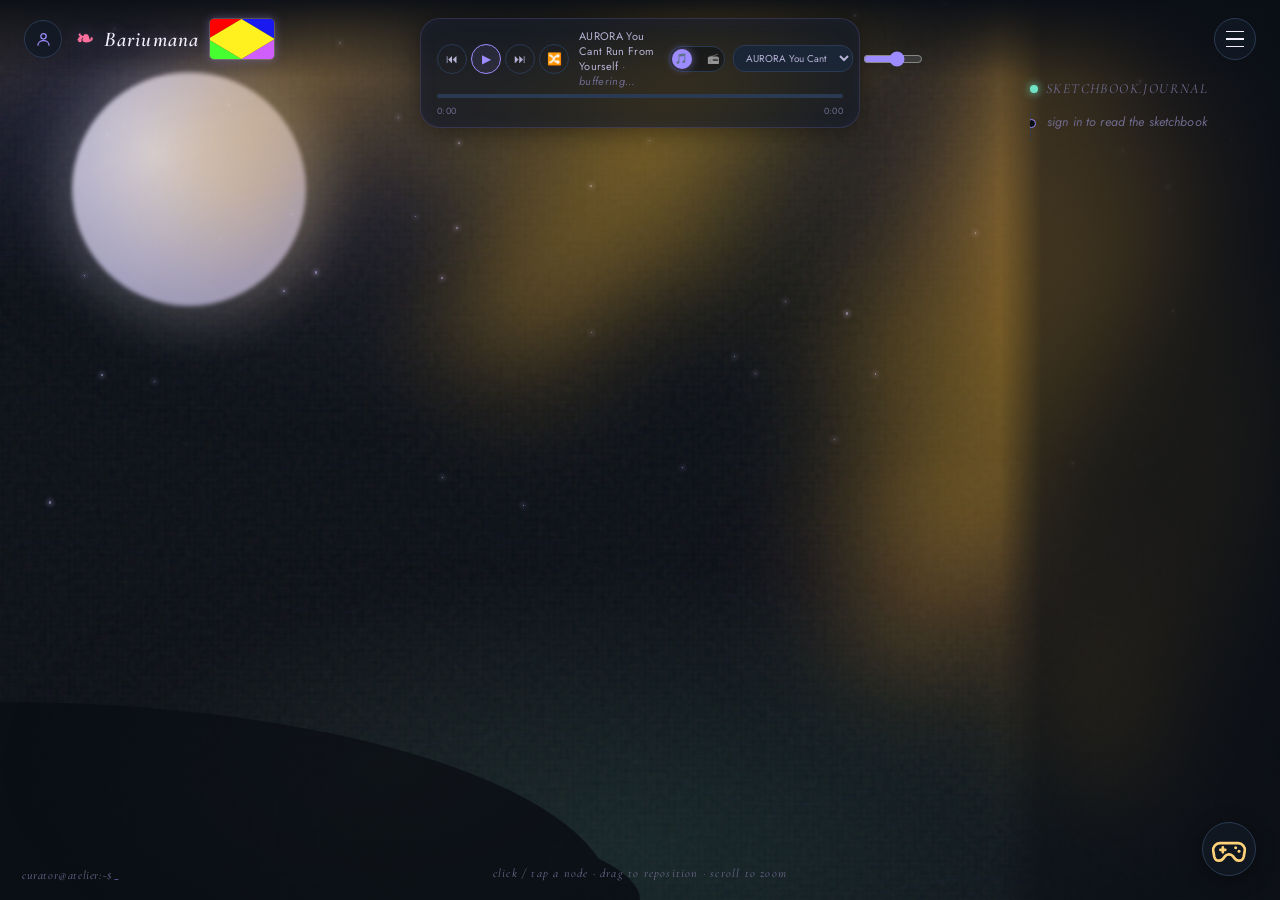
==== commit aafa9e75: "0.0.28" ====
--- a/index.html
+++ b/index.html
@@ -3,7 +3,7 @@
 <head>
 <meta charset="UTF-8">
 <meta name="viewport" content="width=device-width, initial-scale=1.0">
-<title>:: Jenny Barium's personal website. from Bariumana!!</title>
+<title>:: Jenny Barium's personal website. from Bariumana!</title>
 <meta name="description" content="An artistic portfolio and creative diary, adrift in a bioluminescent constellation.">
 <link rel="icon" type="image/svg+xml" href="flag.svg">
 <link rel="preconnect" href="https://fonts.googleapis.com">
@@ -47,7 +47,7 @@
         <button id="modeToggle" class="player-mode-switch" aria-label="Switch source type" role="switch" aria-checked="false">
           <span class="mode-icon mode-icon--music" aria-hidden="true">🎵</span>
           <span class="mode-knob"></span>
-          <span class="mode-icon mode-icon--radio" aria-hidden="true">📡</span>
+          <span class="mode-icon mode-icon--radio" aria-hidden="true">📻</span>
         </button>
         <select id="sourceSelect" class="player-source" aria-label="Audio source"></select>
         <button id="sourcePickerBtn" class="player-source-mobile-btn" aria-label="Choose track or station" aria-haspopup="listbox" aria-expanded="false">☰</button>
@@ -90,7 +90,7 @@
   </section>
 
   <!-- Full‑page topic container – hidden by default, shown when a hash is present -->
-  <div id="fullTopicContainer" style="display:none; padding: 80px 24px 40px; max-width: 820px; margin: 0 auto; min-height: 80vh;">
+  <div id="fullTopicContainer" style="display:none; padding: 120px 24px 40px; max-width: 820px; margin: 0 auto; min-height: 80vh;">
     <!-- Content injected by JavaScript -->
   </div>
 
--- a/style.css
+++ b/style.css
@@ -283,6 +283,16 @@
 .scanlines, .vignette { display: none; }
 
 /* Elegant Topbar */
+.back-to-main-link {
+  display: inline-block;
+  color: var(--ink-1);
+  text-decoration: none;
+  font-family: var(--body);
+  font-weight: 700;
+  font-size: 14px;
+  letter-spacing: 0.05em;
+}
+.back-to-main-link:hover { color: var(--ochre); }
 .topbar {
   position: fixed; top: 0; left: 0; right: 0; z-index: 200;
   display: flex; align-items: center;
@@ -736,6 +746,13 @@
   .player-volume {
     display: none; /* system volume is used on mobile; keeps the bar uncluttered */
   }
+
+  /* Mobile topbar wraps to multiple rows (brand hidden, player stacks),
+     so it's taller than the desktop 120px allows for — push the
+     full-page topic view down further to clear it. */
+  #fullTopicContainer {
+    padding-top: 170px !important;
+  }
 }
 
 @media (max-width: 420px) {
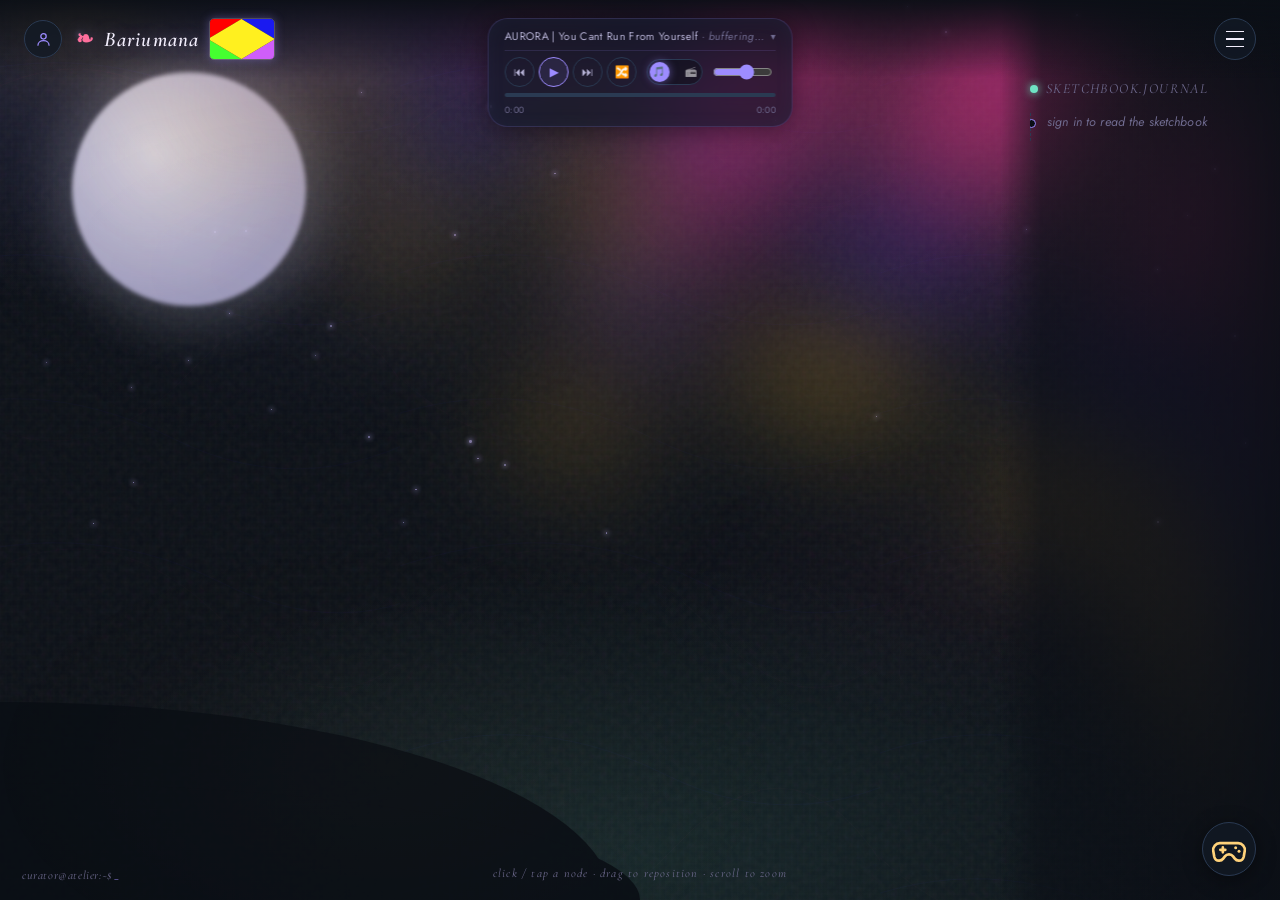
==== commit 312217df: "0.0.29" ====
--- a/index.html
+++ b/index.html
@@ -35,6 +35,10 @@
   </div>
 
   <div class="player" id="player" aria-label="Audio player">
+    <button id="sourcePickerBtn" class="player-title-btn" aria-haspopup="listbox" aria-expanded="false">
+      <span id="trackTitle" class="player-title">loading…</span>
+      <span class="player-title-caret" aria-hidden="true">▾</span>
+    </button>
     <div class="player-row">
       <div class="player-controls">
         <button id="prevBtn" class="player-btn" aria-label="Previous track">⏮</button>
@@ -42,15 +46,12 @@
         <button id="nextBtn" class="player-btn" aria-label="Next track">⏭</button>
         <button id="shuffleBtn" class="player-btn" aria-label="Toggle shuffle">🔀</button>
       </div>
-      <div class="player-title" id="trackTitle">loading…</div>
       <div class="player-extras">
         <button id="modeToggle" class="player-mode-switch" aria-label="Switch source type" role="switch" aria-checked="false">
           <span class="mode-icon mode-icon--music" aria-hidden="true">🎵</span>
           <span class="mode-knob"></span>
           <span class="mode-icon mode-icon--radio" aria-hidden="true">📻</span>
         </button>
-        <select id="sourceSelect" class="player-source" aria-label="Audio source"></select>
-        <button id="sourcePickerBtn" class="player-source-mobile-btn" aria-label="Choose track or station" aria-haspopup="listbox" aria-expanded="false">☰</button>
         <input id="volume" class="player-volume" type="range" min="0" max="1" step="0.01" value="0.6" aria-label="Volume">
       </div>
     </div>
--- a/style.css
+++ b/style.css
@@ -459,23 +459,48 @@
   border-color: var(--terra);
 }
 
+.player-title-btn {
+  display: flex;
+  align-items: center;
+  gap: 6px;
+  width: 100%;
+  max-width: 100%;
+  background: none;
+  border: none;
+  padding: 0 0 6px;
+  margin: 0;
+  cursor: pointer;
+  text-align: left;
+  border-bottom: 1px solid rgba(157,140,255,0.14);
+}
+
+.player-title-btn:hover .player-title { color: var(--ochre); }
+.player-title-btn:hover .player-title-caret { color: var(--ochre); }
+
 .player-title {
-  min-width: 80px;
-  flex: 1 1 0%;
   font-size: 11px;
   letter-spacing: 0.03em;
   color: var(--ink-1);
   white-space: normal;
-  overflow-wrap: normal;
-  word-break: normal;
+  overflow-wrap: break-word;
+  word-break: break-word;
   font-family: var(--body);
   line-height: 1.35;
+  flex: 1 1 auto;
+  min-width: 0;
 }
 
 .player-title.is-buffering::after {
   content: " · buffering…";
   color: var(--ink-2);
   font-style: italic;
+}
+
+.player-title-caret {
+  flex: none;
+  font-size: 10px;
+  color: var(--ink-2);
+  transition: color 0.2s;
 }
 
 .player-bar {
@@ -591,46 +616,10 @@
   box-shadow: 0 0 8px rgba(255,143,177,0.55);
 }
 
-.player-source {
-  background: var(--bg-2);
-  color: var(--ink-1);
-  border: 1px solid var(--line);
-  border-radius: 12px;
-  font-size: 10px;
-  padding: 4px 8px;
-  max-width: 120px;
-  font-family: var(--body);
-  cursor: pointer;
-}
-
 .player-volume {
   width: 60px;
   accent-color: var(--ochre);
   cursor: pointer;
-}
-
-/* Mobile source picker — hidden on desktop, where the native <select>
-   dropdown already works fine. */
-.player-source-mobile-btn {
-  display: none;
-  width: 26px;
-  height: 26px;
-  flex: none;
-  border-radius: 50%;
-  border: 1px solid var(--line);
-  background: transparent;
-  color: var(--ink-1);
-  font-size: 12px;
-  align-items: center;
-  justify-content: center;
-  padding: 0;
-  transition: all 0.2s;
-}
-.player-source-mobile-btn:hover,
-.player-source-mobile-btn:active {
-  background: rgba(157, 140, 255, 0.12);
-  border-color: var(--ochre);
-  color: var(--ochre);
 }
 
 .source-picker-scrim {
@@ -727,20 +716,6 @@
 
   .player-row {
     flex-wrap: wrap;
-  }
-
-  .player-title {
-    flex-basis: 100%;
-    order: 3;
-    white-space: normal;
-  }
-
-  .player-source {
-    display: none; /* native dropdown is unusable on phones — replaced by the popup button */
-  }
-
-  .player-source-mobile-btn {
-    display: flex; /* opens the mobile track/station picker popup */
   }
 
   .player-volume {
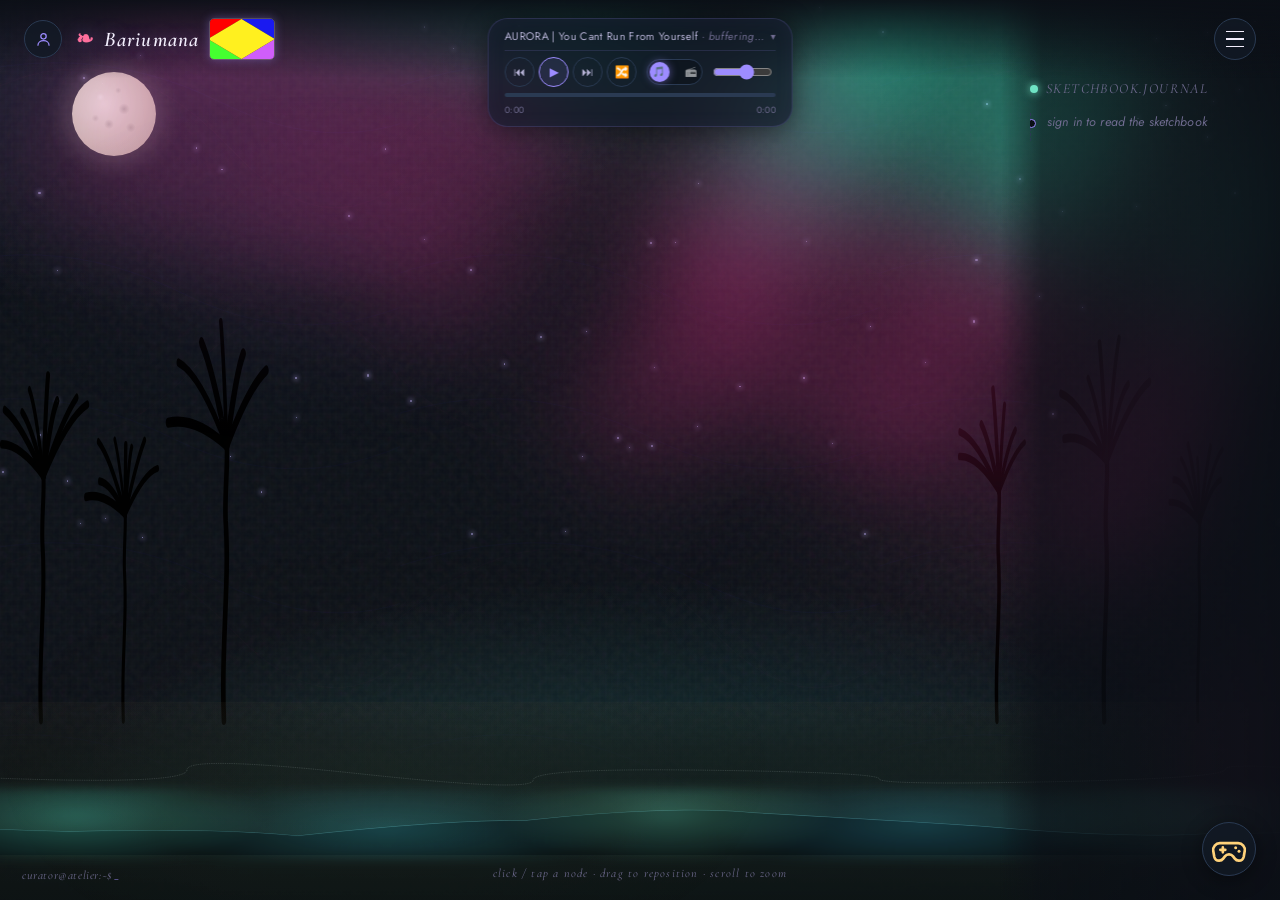
==== commit 1d22a2e8: "0.0.31" ====
--- a/index.html
+++ b/index.html
@@ -3,7 +3,7 @@
 <head>
 <meta charset="UTF-8">
 <meta name="viewport" content="width=device-width, initial-scale=1.0">
-<title>:: Jenny Barium's personal website. from Bariumana!</title>
+<title>:: Jenny Barium's personal website. from Bariumana!!</title>
 <meta name="description" content="An artistic portfolio and creative diary, adrift in a bioluminescent constellation.">
 <link rel="icon" type="image/svg+xml" href="flag.svg">
 <link rel="preconnect" href="https://fonts.googleapis.com">
--- a/style.css
+++ b/style.css
@@ -44,9 +44,11 @@
   overflow-x: hidden;
   position: relative;
   background-image:
-    radial-gradient(ellipse 60% 45% at 15% 8%, rgba(157,140,255,0.16), transparent 60%),
-    radial-gradient(ellipse 55% 40% at 88% 18%, rgba(255,143,177,0.12), transparent 60%),
-    radial-gradient(ellipse 70% 50% at 50% 95%, rgba(111,227,196,0.10), transparent 65%),
+    radial-gradient(ellipse 60% 45% at 15% 8%, rgba(157,140,255,0.14), transparent 60%),
+    radial-gradient(ellipse 55% 40% at 88% 18%, rgba(255,143,177,0.10), transparent 60%),
+    radial-gradient(ellipse 80% 55% at 50% 100%, rgba(63,224,208,0.22), transparent 65%),
+    radial-gradient(ellipse 60% 30% at 20% 100%, rgba(111,227,196,0.16), transparent 60%),
+    radial-gradient(ellipse 60% 30% at 80% 100%, rgba(93,200,255,0.14), transparent 60%),
     url("data:image/svg+xml,%3Csvg viewBox='0 0 200 200' xmlns='http://www.w3.org/2000/svg'%3E%3Cfilter id='noiseFilter'%3E%3CfeTurbulence type='fractalNoise' baseFrequency='0.65' numOctaves='3' stitchTiles='stitch'/%3E%3C/filter%3E%3Crect width='100%25' height='100%25' filter='url(%23noiseFilter)' opacity='0.05'/%3E%3C/svg%3E");
   background-attachment: fixed;
   animation: aurora-drift 40s ease-in-out infinite alternate;
@@ -110,6 +112,7 @@
   z-index: 0;
   overflow: hidden;
   pointer-events: none;
+  contain: strict;
 }
 
 .scene .star {
@@ -126,38 +129,211 @@
   animation: aurora-flicker calc(var(--duration, 2) * 1s) calc(var(--delay, 4) * 1s) infinite steps(1);
 }
 
-.scene .hill {
-  background: var(--bg-0);
-  position: absolute;
-  bottom: 0;
+/* ---------------------------------------------------------
+Bioluminescent beach — replaces the old hill silhouette with a
+believable shoreline: wet sand, a curling wave edge (SVG), pale
+foam lace, and glowing plankton that flicker along the waterline
+the way real bioluminescent algae does when the surf disturbs it.
+--------------------------------------------------------- */
+/* ---------------------------------------------------------
+Palm silhouettes — procedurally drawn trunk + fronds (SVG,
+generated per-tree in JS), placed low along both edges so
+they read against the horizon like the reference photo.
+--------------------------------------------------------- */
+.scene .palms {
+  position: absolute;
+  inset: 0;
+  pointer-events: none;
+}
+.scene .palm {
+  position: absolute;
+  bottom: 20vmin;
+  transform-origin: bottom center;
+  opacity: 0.94;
+  filter: brightness(0) saturate(100%);
+}
+.scene .palm svg {
+  width: 100%;
+  height: 100%;
+  display: block;
+  overflow: visible;
+}
+
+@media (max-width: 768px) {
+  .scene .palm { bottom: 17vmin; opacity: 0.9; }
+}
+
+/* ---------------------------------------------------------
+Ocean wave-glow — short glowing arcs drifting in the dark water
+above the shoreline, echoing distant breaking bioluminescent
+crests the way they read in long-exposure night photography.
+--------------------------------------------------------- */
+.scene .ocean-wave {
+  position: absolute;
+  left: calc(var(--owx, 0) * 1%);
+  bottom: calc(24vmin + (var(--owy, 0) * 1vmin) + 2vmin);
+  width: calc(var(--owwidth, 30) * 1%);
+  height: 2px;
+  border-radius: 50%;
+  background: linear-gradient(90deg,
+    transparent 0%,
+    rgba(80,230,255,0.5) 25%,
+    rgba(130,255,230,0.75) 50%,
+    rgba(80,230,255,0.45) 75%,
+    transparent 100%);
+  filter: blur(2px);
+  opacity: 0;
+  animation: ocean-wave-roll calc(var(--owduration, 7) * 1s) ease-in calc(var(--owdelay, 0) * 1s) infinite;
+}
+
+@keyframes ocean-wave-roll {
+  0%   { opacity: 0; transform: translateY(-6px) scaleX(0.85); }
+  10%  { opacity: 0.85; }
+  55%  { opacity: 0.55; }
+  100% { opacity: 0; transform: translateY(8px) scaleX(1.05); }
+}
+
+@media (prefers-reduced-motion: reduce) {
+  .scene .ocean-wave { animation: none; opacity: 0.4; }
+}
+
+.scene .beach {
+  position: absolute;
   left: 0;
-  height: 22vmin;
-  width: 68vmin;
-  border-radius: 0 100% 0 0;
-  opacity: 0.9;
-}
-.scene .hill::after {
-  content: "";
-  position: absolute;
-  height: 13vmin;
-  width: 50vmax;
-  background: var(--bg-0);
-  left: 0;
-  bottom: 0;
-  border-radius: 0 100% 0 0;
+  right: 0;
+  bottom: -2vmin;
+  height: 24vmin;
+  min-height: 130px;
+}
+
+/* dry-to-wet sand gradient, faintly warm so it reads as sand and
+   not just "dark", with a cool waterline where it meets the surf */
+.scene .beach-sand {
+  position: absolute;
+  inset: 0;
+  background:
+    linear-gradient(180deg,
+      transparent 0%,
+      rgba(20,26,24,0.55) 22%,
+      rgba(18,24,22,0.88) 55%,
+      rgba(12,17,18,0.97) 100%),
+    linear-gradient(180deg,
+      rgba(80,70,55,0.10) 0%,
+      rgba(50,46,40,0.06) 30%,
+      transparent 60%);
+}
+
+/* the curling wave edge itself, drawn as a wavy SVG line so it has
+   an actual natural silhouette rather than a straight gradient band */
+.scene .beach-wave {
+  position: absolute;
+  left: -2%;
+  right: -2%;
+  top: 8vmin;
+  height: 9vmin;
+  min-height: 46px;
+}
+.scene .beach-wave svg {
+  width: 100%;
+  height: 100%;
+  display: block;
+}
+
+/* soft glow sitting right along the waterline — where bioluminescence
+   concentrates as waves break and agitate the plankton */
+.scene .beach-glow {
+  position: absolute;
+  left: -5%;
+  right: -5%;
+  top: 9.5vmin;
+  height: 8vmin;
+  background:
+    radial-gradient(ellipse 18% 100% at 10% 40%, rgba(80,255,220,0.30), transparent 75%),
+    radial-gradient(ellipse 22% 100% at 32% 55%, rgba(60,235,255,0.24), transparent 75%),
+    radial-gradient(ellipse 16% 100% at 52% 35%, rgba(110,255,210,0.28), transparent 75%),
+    radial-gradient(ellipse 20% 100% at 70% 50%, rgba(60,220,255,0.22), transparent 75%),
+    radial-gradient(ellipse 18% 100% at 90% 40%, rgba(90,255,225,0.26), transparent 75%);
+  filter: blur(5px);
+  mix-blend-mode: screen;
+  animation: surf-breathe 6s ease-in-out infinite alternate;
+}
+
+@keyframes surf-breathe {
+  0%   { opacity: 0.55; transform: translateX(0) scaleY(1); }
+  100% { opacity: 0.95; transform: translateX(1.5%) scaleY(1.15); }
+}
+
+/* individual glowing plankton flecks, scattered near the waterline.
+   Each one gets randomized position/size/timing from JS so the
+   sparkle pattern feels organic rather than tiled. */
+.scene .plankton {
+  position: absolute;
+  left: calc(var(--px, 50) * 1%);
+  top: calc(var(--py, 50) * 1%);
+  width: calc(var(--psize, 2) * 1px);
+  height: calc(var(--psize, 2) * 1px);
+  border-radius: 50%;
+  background: hsl(var(--phue, 165), 100%, 78%);
+  box-shadow: 0 0 6px 1.5px hsla(var(--phue, 165), 100%, 70%, 0.9);
+  opacity: 0;
+  animation: plankton-glow calc(var(--pduration, 3) * 1s) ease-in-out calc(var(--pdelay, 0) * 1s) infinite;
+  will-change: opacity, transform;
+}
+
+@keyframes plankton-glow {
+  0%, 100% { opacity: 0; transform: scale(0.6); }
+  15% { opacity: 0; }
+  30% { opacity: var(--ppeak, 0.9); transform: scale(1); }
+  55% { opacity: calc(var(--ppeak, 0.9) * 0.55); transform: scale(0.85); }
+  75% { opacity: 0; transform: scale(0.6); }
+}
+
+/* faint receding foam lace, a second thin wavy line above the main
+   wave edge, for the lacy trailing edge real surf leaves on sand */
+.scene .beach-foam {
+  position: absolute;
+  left: -2%;
+  right: -2%;
+  top: 6.2vmin;
+  height: 4vmin;
+  min-height: 22px;
+  opacity: 0.5;
+}
+.scene .beach-foam svg { width: 100%; height: 100%; display: block; }
+
+@media (prefers-reduced-motion: reduce) {
+  .scene .beach-glow { animation: none; opacity: 0.75; }
+  .scene .plankton { animation: none; opacity: var(--ppeak, 0.6); }
+}
+
+@media (max-width: 768px) {
+  .scene .beach { height: 20vmin; }
+  .scene .beach-glow { filter: blur(3px); }
 }
 
 .scene .moon {
-  height: 26vmin;
-  width: 26vmin;
+  height: 11vmin;
+  width: 11vmin;
+  max-height: 84px;
+  max-width: 84px;
+  min-height: 52px;
+  min-width: 52px;
   position: absolute;
   left: 8vmin;
   top: 8vmin;
-  background: radial-gradient(circle at 35% 35%, #f2eefc, #b7b3d6 70%);
   border-radius: 50%;
-  box-shadow: 0 0 60px 12px rgba(242,238,252,0.28);
-  filter: blur(2px);
-  opacity: 0.85;
+  /* natural cratered moon, drawn with layered radial-gradients
+     (no image request — keeps this scene dependency-free & fast) */
+  background:
+    radial-gradient(circle at 34% 30%, rgba(255,255,255,0.55) 0%, transparent 5%),
+    radial-gradient(circle at 62% 44%, rgba(0,0,0,0.16) 0%, transparent 8%),
+    radial-gradient(circle at 44% 62%, rgba(0,0,0,0.14) 0%, transparent 7%),
+    radial-gradient(circle at 70% 66%, rgba(0,0,0,0.12) 0%, transparent 6%),
+    radial-gradient(circle at 28% 55%, rgba(0,0,0,0.10) 0%, transparent 5%),
+    radial-gradient(circle at 55% 22%, rgba(0,0,0,0.10) 0%, transparent 4%),
+    radial-gradient(circle at 38% 38%, #f5f1ec 0%, #d8d2c6 55%, #b9b2a4 100%);
+  box-shadow: 0 0 26px 6px rgba(245,241,236,0.22);
+  opacity: 0.92;
 }
 
 .scene .lights {
@@ -251,9 +427,11 @@
 }
 
 @media (max-width: 768px) {
-  .scene .moon { height: 20vmin; width: 20vmin; }
-  .scene .lights { filter: blur(40px); }
+  .scene .moon { height: 9vmin; width: 9vmin; }
+  .scene .lights { filter: blur(28px); }
   .scene .meteor { width: calc(var(--mlen, 140) * 0.7px); }
+  /* lighter blur budget on phones: same shapes, cheaper GPU compositing */
+  body::before, body::after { opacity: 0.35; }
 }
 
 /* keep real content above the texture layers */
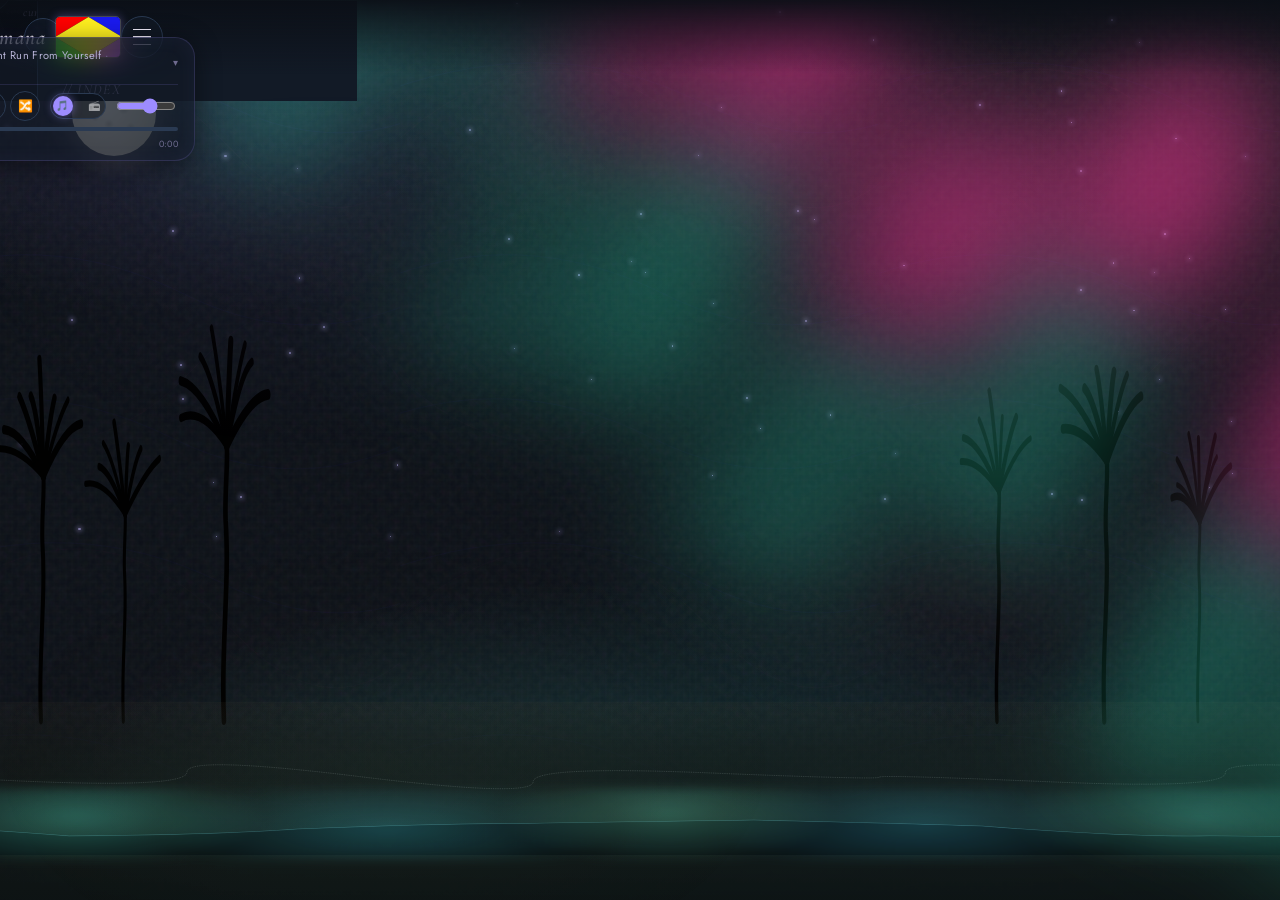
==== commit 2da308eb: "0.0.51" ====
--- a/index.html
+++ b/index.html
@@ -20,12 +20,11 @@
 
 <!-- top bar -->
 <header class="topbar">
-  <button id="accountToggle" class="account-topbar-btn" aria-label="Account & encrypted messages" aria-haspopup="dialog">
+  <a href="/account/" id="accountToggle" class="account-topbar-btn" aria-label="Account & encrypted messages">
     <svg class="account-fab-icon" aria-hidden="true" viewBox="0 0 24 24" fill="none" xmlns="http://www.w3.org/2000/svg">
       <circle cx="12" cy="8" r="3.4" stroke="currentColor" stroke-width="1.6"/>
       <path d="M5 19.2c0-3.4 3.1-5.7 7-5.7s7 2.3 7 5.7" stroke="currentColor" stroke-width="1.6" stroke-linecap="round"/>
     </svg>
-    <span id="accountDot" class="account-dot" hidden></span>
   </button>
 
   <div class="brand">
--- a/style.css
+++ b/style.css
@@ -547,6 +547,7 @@
   border-radius: 50%;
   background: rgba(18,26,38,0.78);
   border: 1px solid var(--line);
+  border-bottom: 1px solid var(--line);
   color: var(--ochre);
   display: flex;
   align-items: center;
@@ -993,6 +994,51 @@
   text-align: center; font-style: italic;
 }
 @media (max-width:640px){ .graph-hint{ display:none; } }
+
+/* Node hover tooltip — a small floating "cloud" preview shown on
+   hover/focus of a graph node. Clicking the node navigates to its
+   own page; this is preview-only and never intercepts the click. */
+.node-tooltip {
+  position: absolute;
+  top: 0; left: 0;
+  z-index: 40;
+  pointer-events: none;
+  max-width: 220px;
+  padding: 10px 14px;
+  border-radius: 14px;
+  background: rgba(18,26,38,0.92);
+  border: 1px solid var(--line);
+  backdrop-filter: blur(8px);
+  box-shadow: 0 8px 24px rgba(0,0,0,0.35);
+  transition: opacity .12s ease;
+}
+.node-tooltip::after {
+  content: '';
+  position: absolute;
+  bottom: -6px; left: 22px;
+  width: 12px; height: 12px;
+  background: rgba(18,26,38,0.92);
+  border: 1px solid var(--line);
+  border-top: none;
+  border-left: none;
+  transform: rotate(45deg);
+  border-radius: 0 0 3px 0;
+}
+.node-tooltip-category {
+  font-family: var(--body);
+  font-size: 10px;
+  letter-spacing: 0.08em;
+  text-transform: uppercase;
+  margin-bottom: 4px;
+}
+.node-tooltip-name {
+  font-family: var(--disp);
+  font-size: 16px;
+  font-weight: 600;
+  color: var(--ink-0);
+  line-height: 1.25;
+}
+@media (max-width:640px){ .node-tooltip{ display:none; } }
 .node-label {
   font-family: var(--disp); font-size: 12px; fill: var(--ink-1);
   pointer-events: none; letter-spacing: .03em;
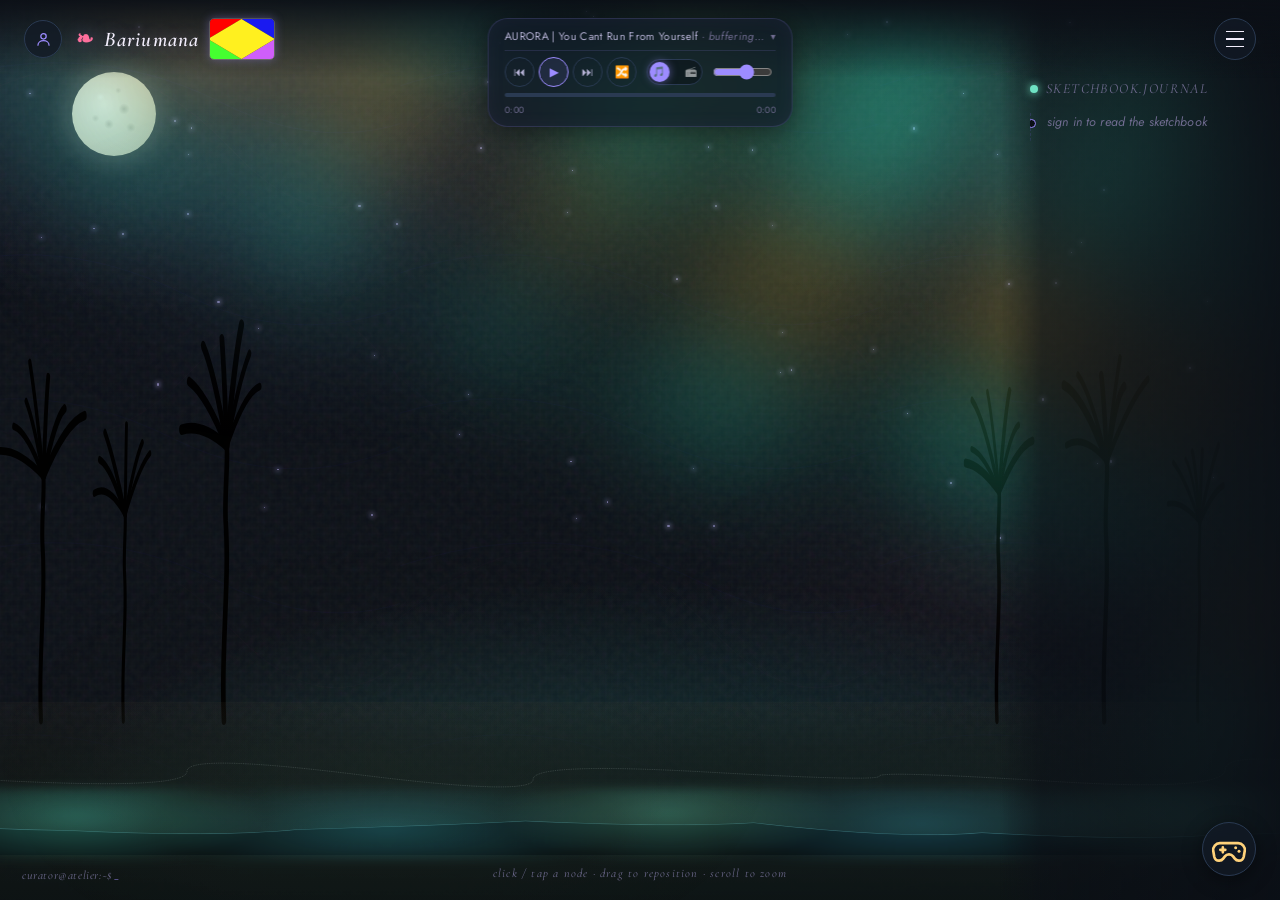
==== commit 9c368fc5: "0.0.52" ====
--- a/index.html
+++ b/index.html
@@ -25,7 +25,7 @@
       <circle cx="12" cy="8" r="3.4" stroke="currentColor" stroke-width="1.6"/>
       <path d="M5 19.2c0-3.4 3.1-5.7 7-5.7s7 2.3 7 5.7" stroke="currentColor" stroke-width="1.6" stroke-linecap="round"/>
     </svg>
-  </button>
+  </a>
 
   <div class="brand">
     <span class="brand-glyph">❧</span>
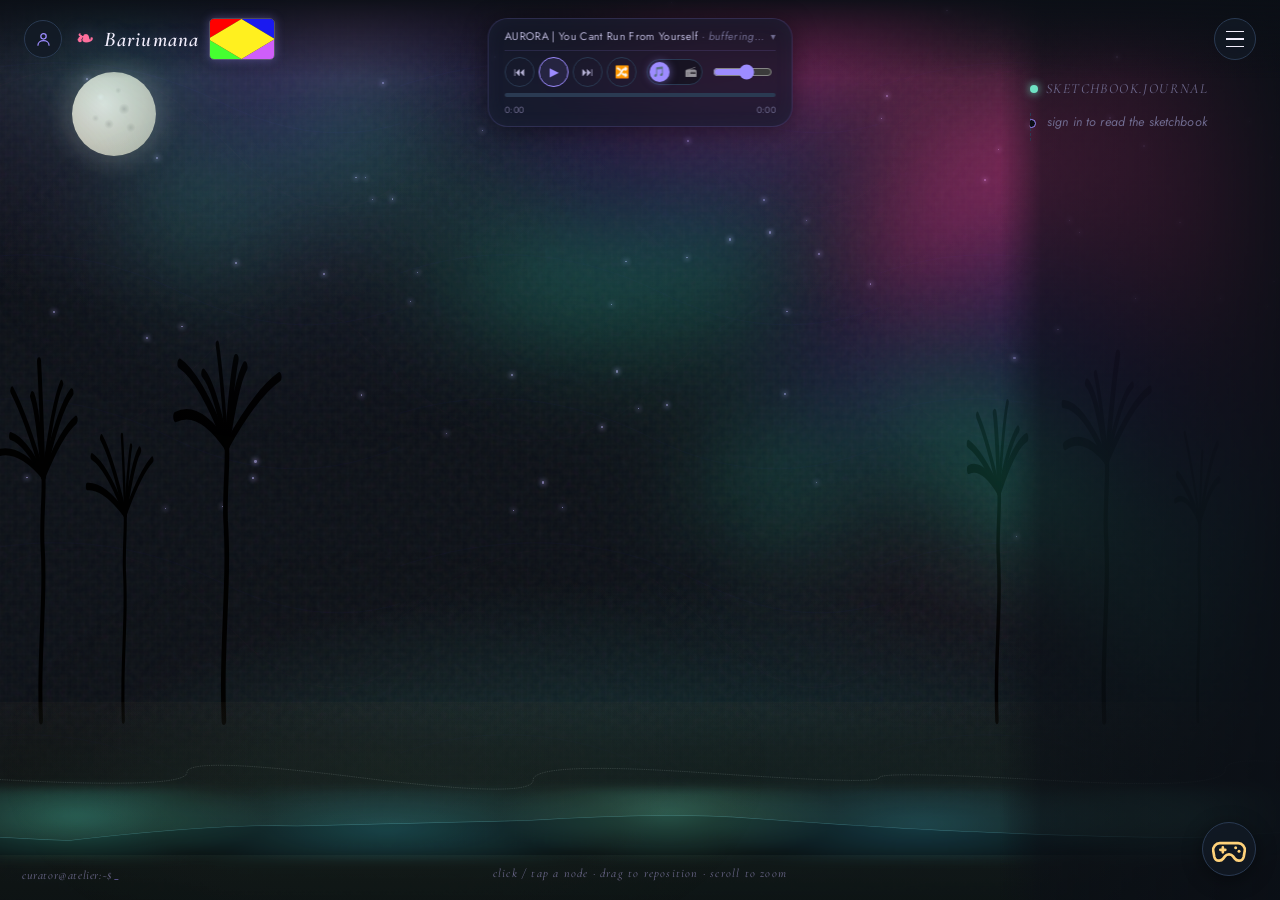
==== commit ef2dc681: "0.0.52" ====
--- a/index.html
+++ b/index.html
@@ -3,7 +3,7 @@
 <head>
 <meta charset="UTF-8">
 <meta name="viewport" content="width=device-width, initial-scale=1.0">
-<title>:: Jenny Barium's personal website. from Bariumana!!</title>
+<title>:: Jenny Barium's personal website. from Bariumana!</title>
 <meta name="description" content="An artistic portfolio and creative diary, adrift in a bioluminescent constellation.">
 <link rel="icon" type="image/svg+xml" href="flag.svg">
 <link rel="preconnect" href="https://fonts.googleapis.com">
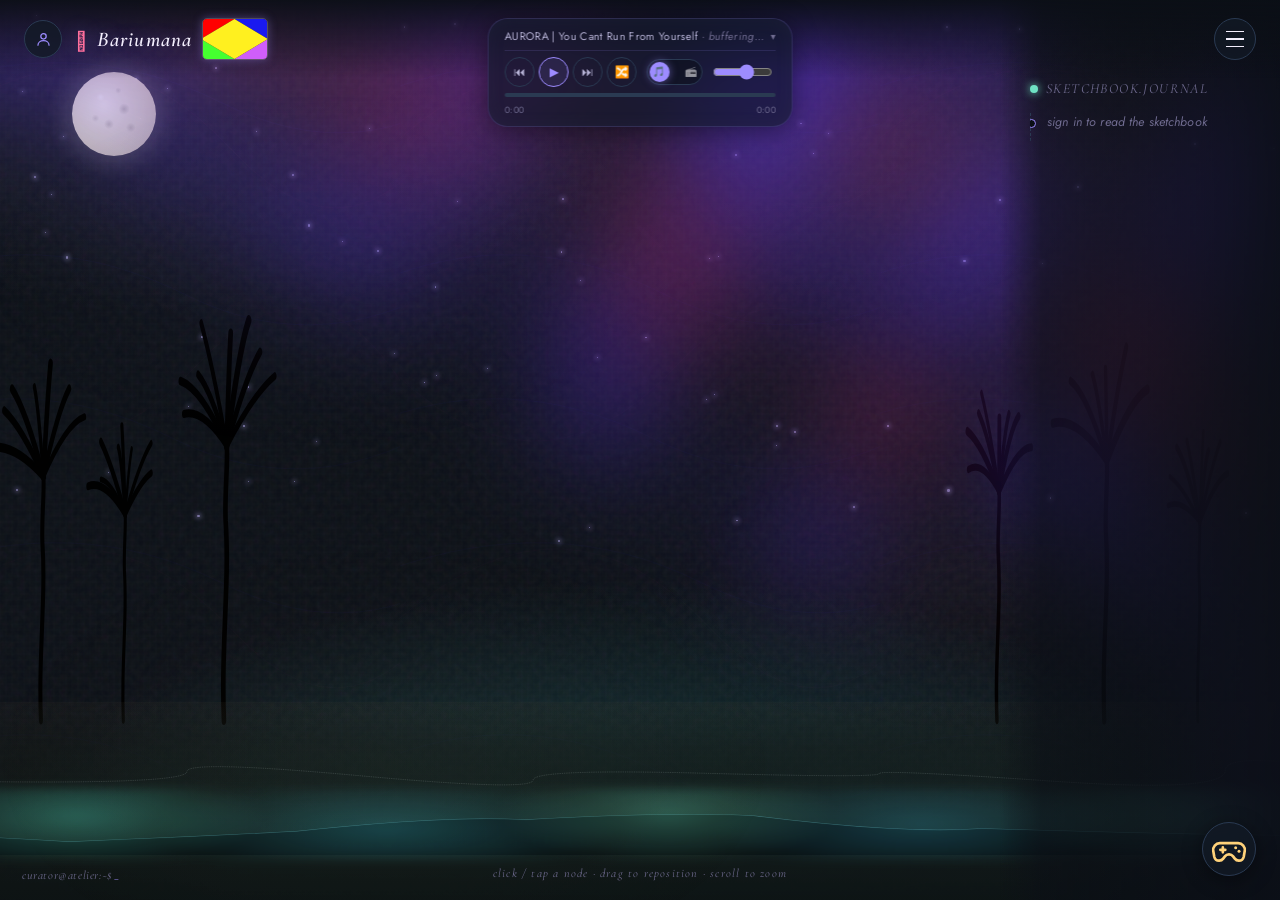
==== commit 1e281ec9: "0.0.53" ====
--- a/index.html
+++ b/index.html
@@ -28,7 +28,7 @@
   </a>
 
   <div class="brand">
-    <span class="brand-glyph">❧</span>
+    <span class="brand-glyph">𒀭</span>
     <span class="brand-text">Bariumana</span>
     <img src="flag.svg" alt="Flag" class="brand-flag" width="66" height="42">
   </div>
